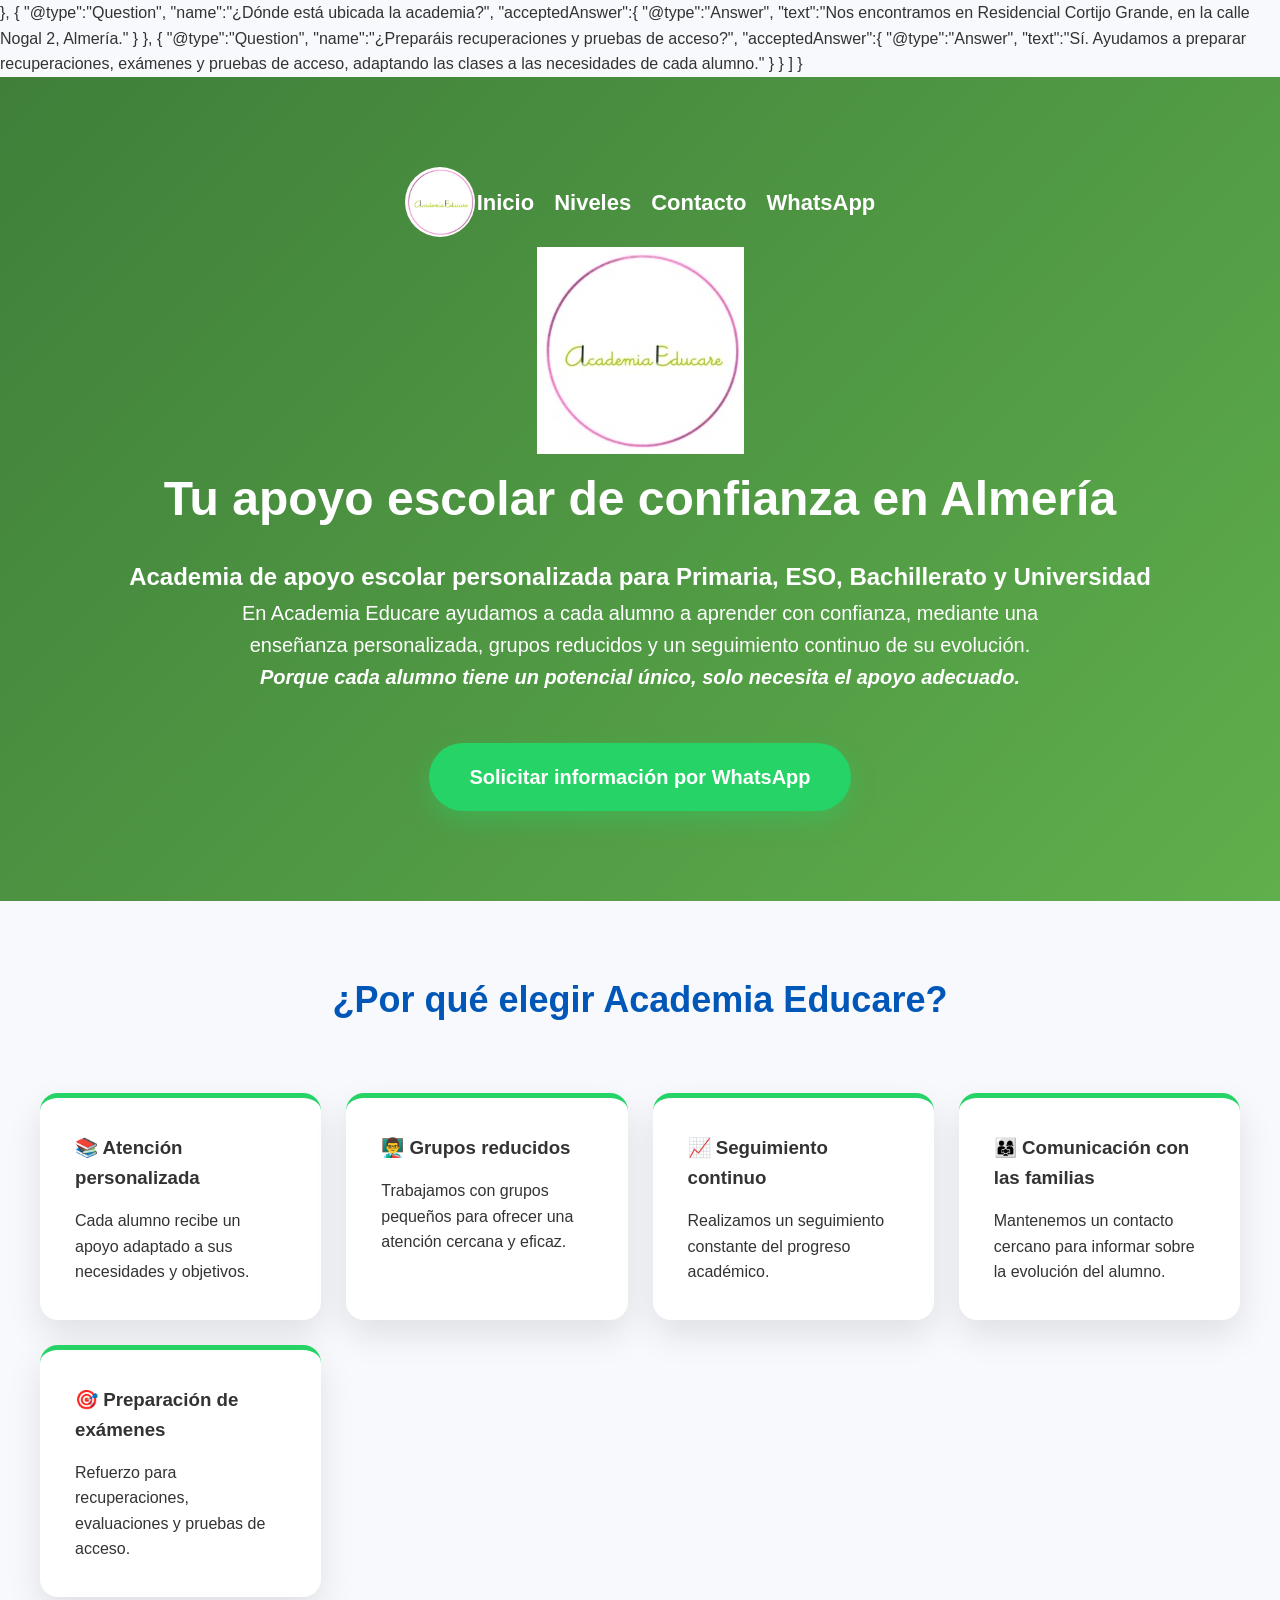
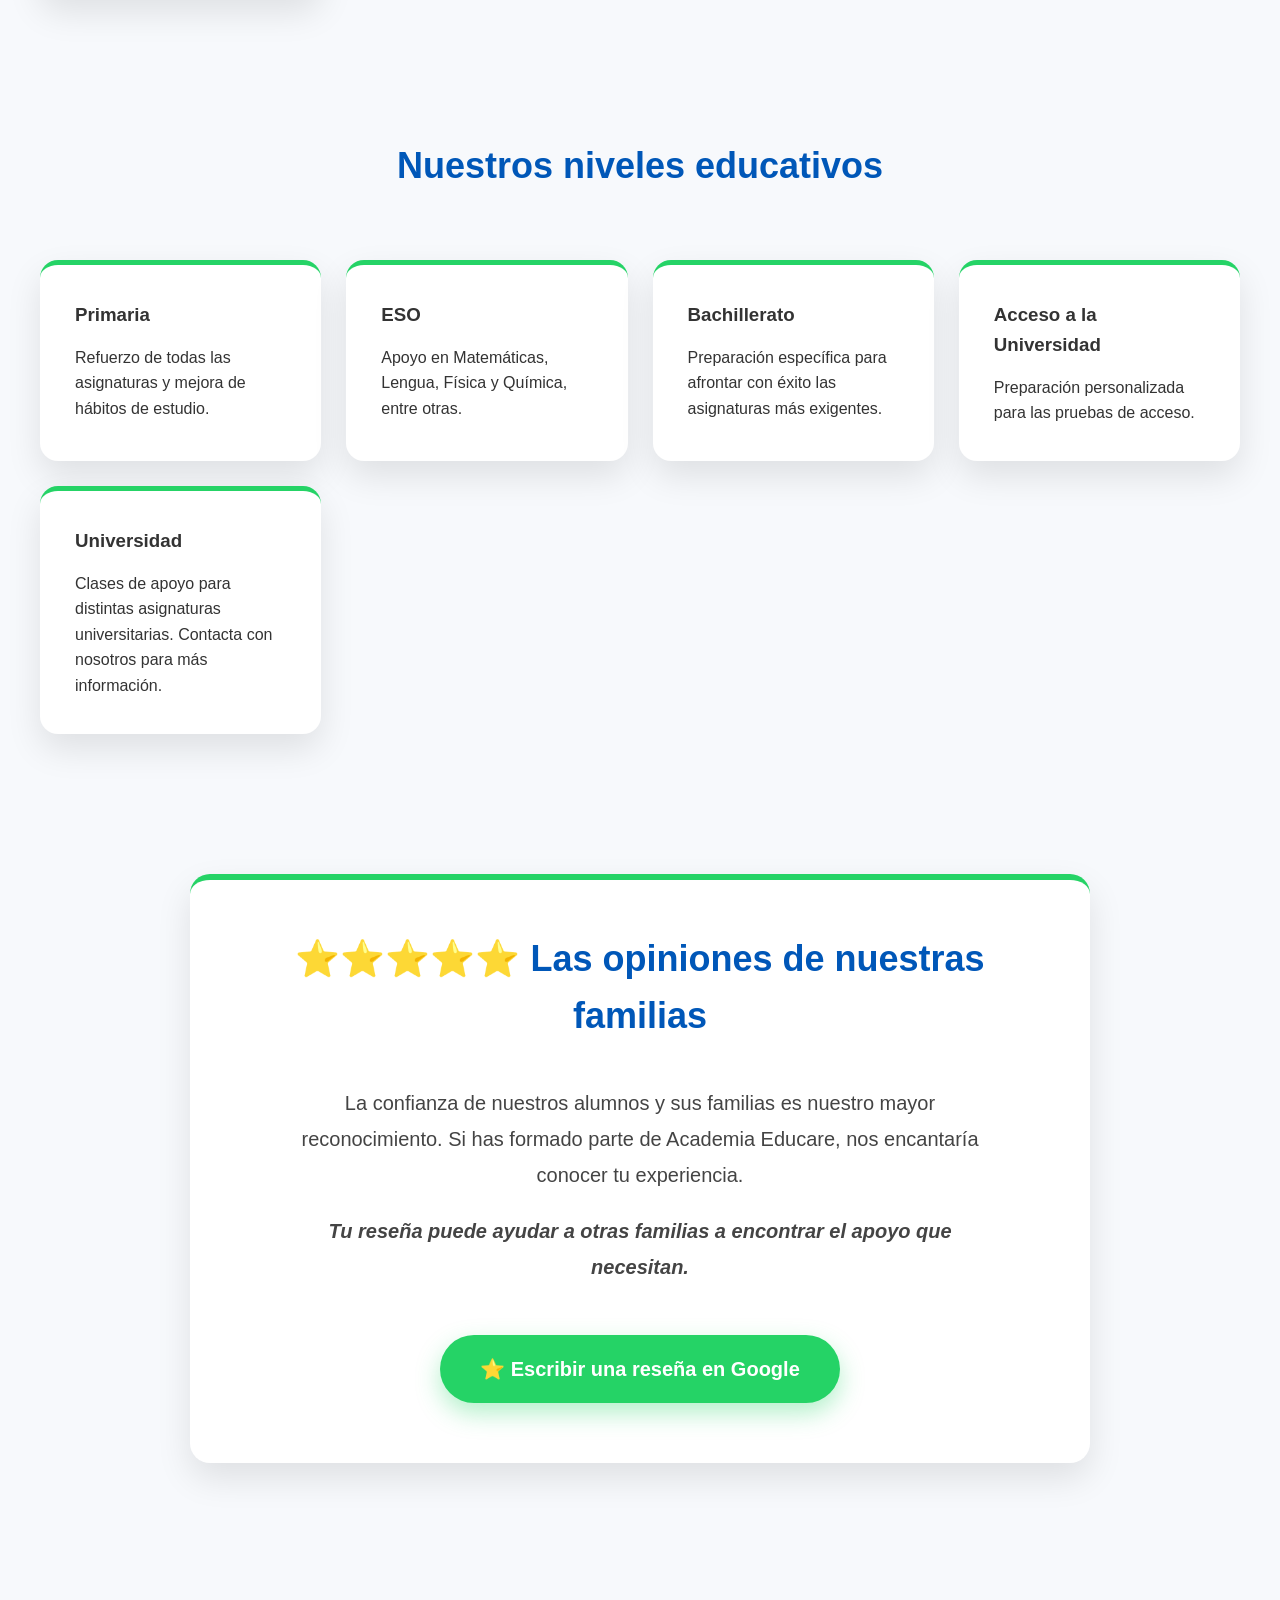
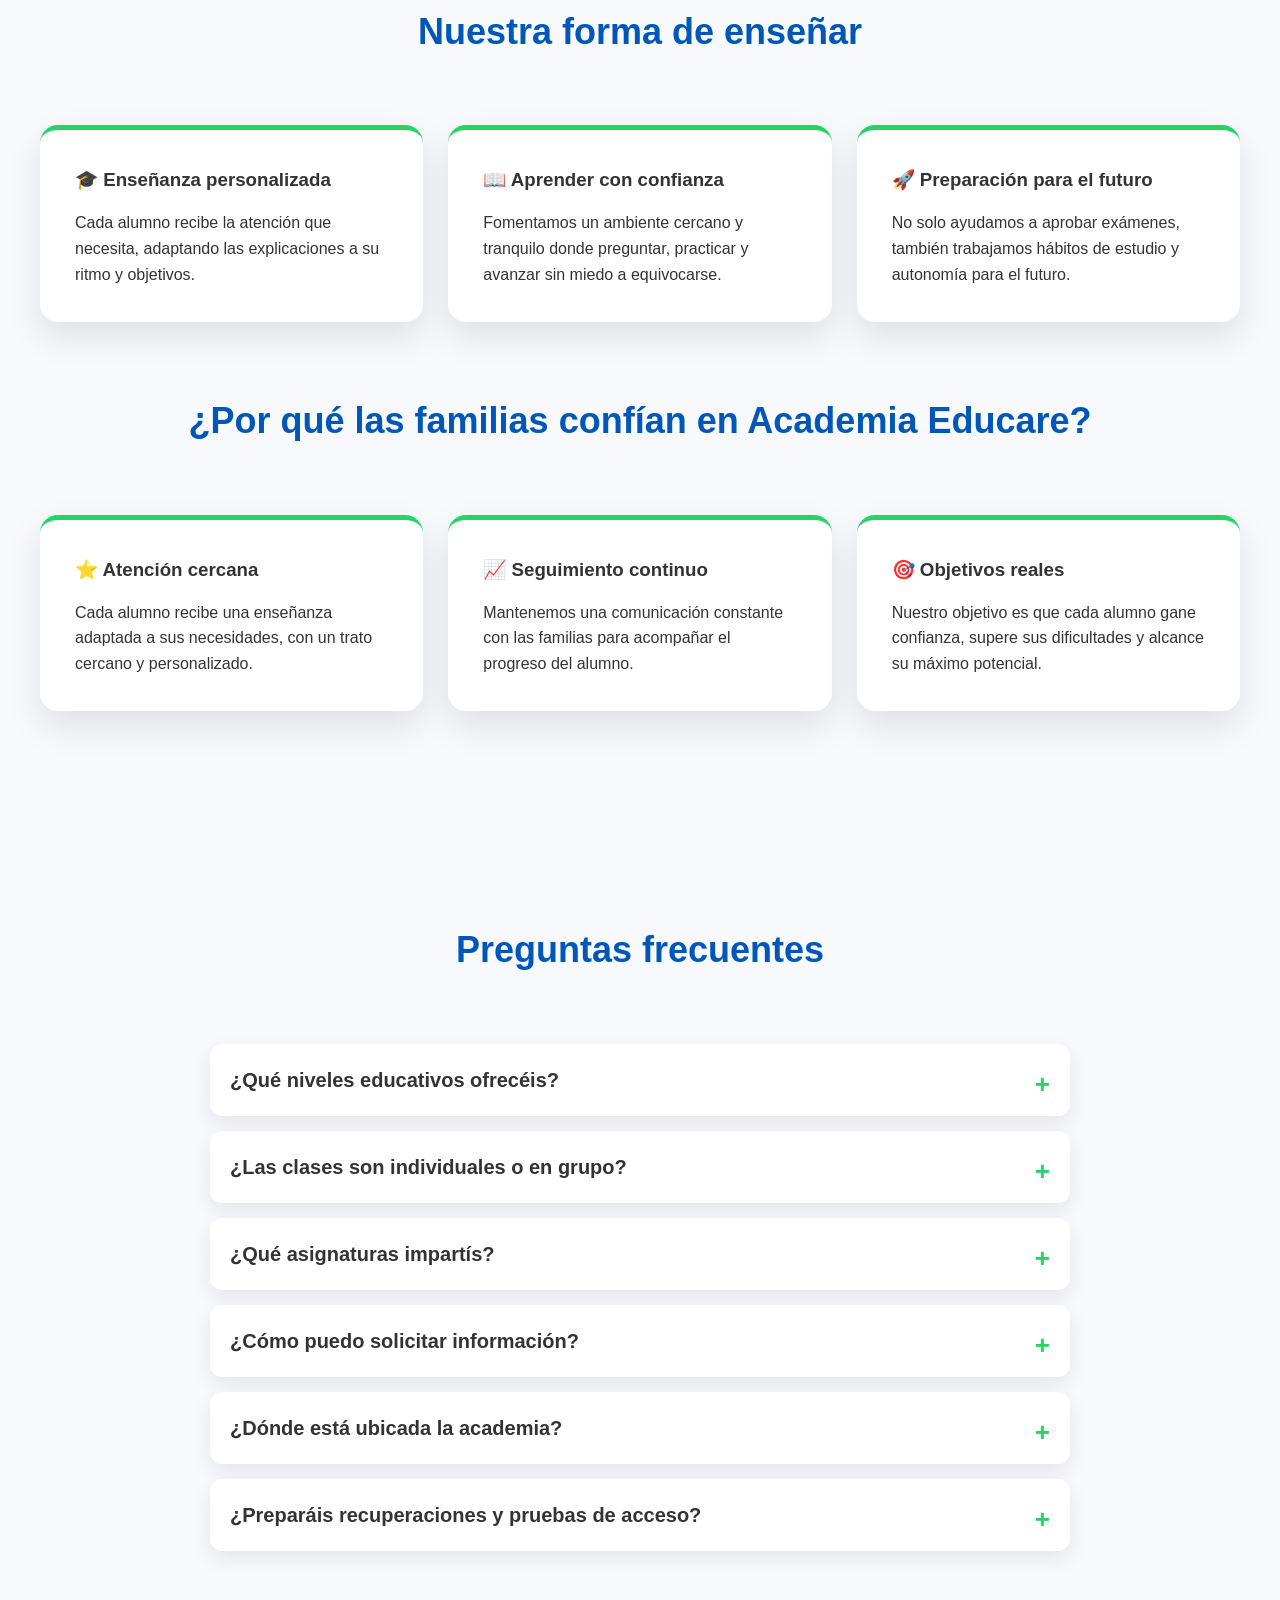
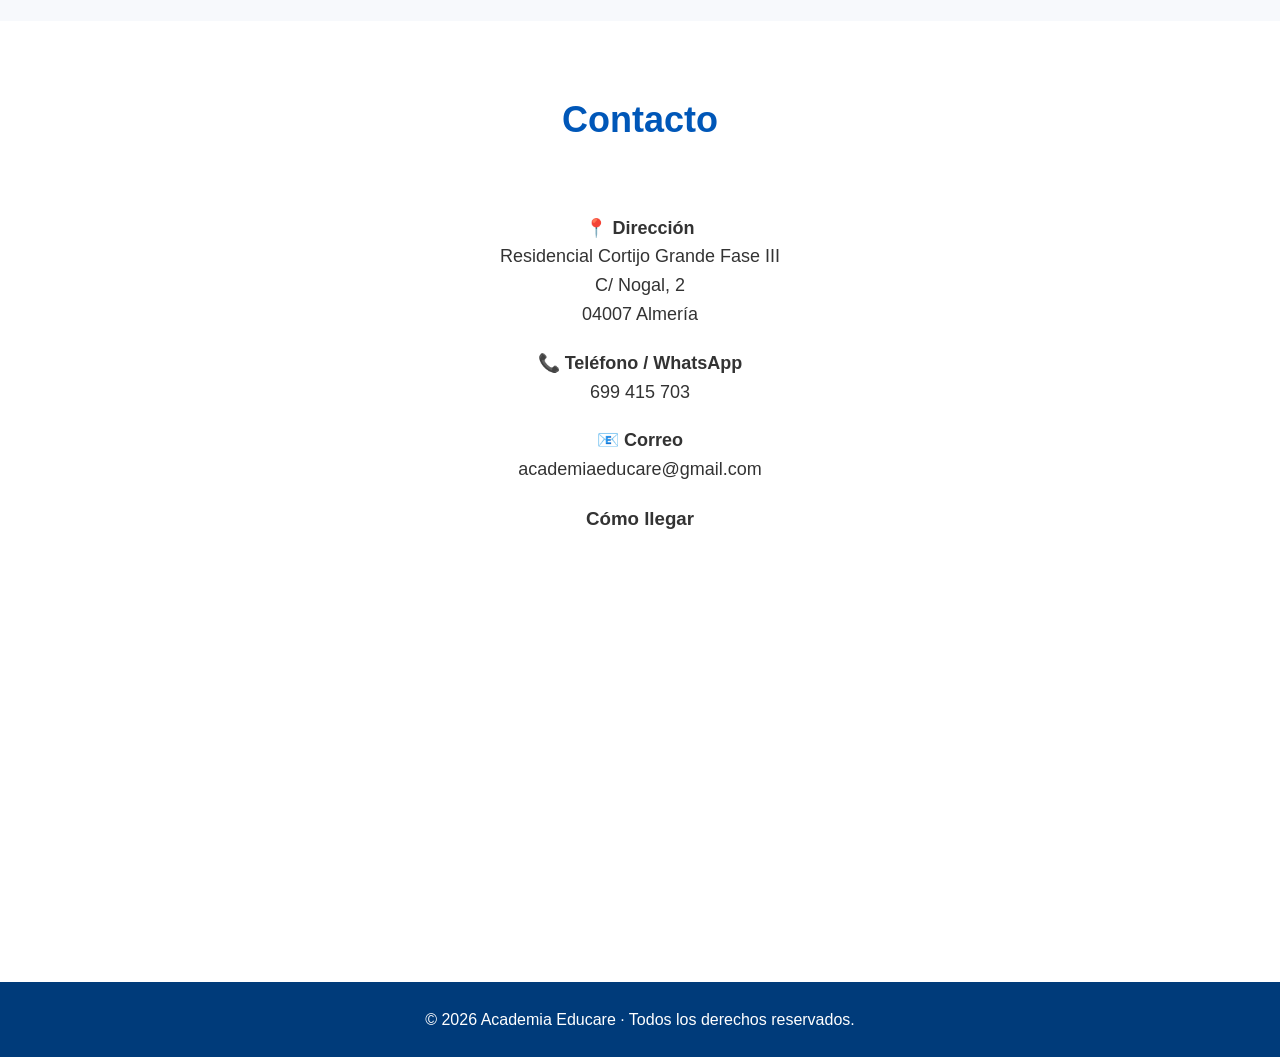
==== index.html @ 9bb503f4 "Update index.html" ====
<!DOCTYPE html>
<html lang="es">
<head>
    <meta charset="UTF-8">
    <meta name="viewport" content="width=device-width, initial-scale=1.0">
    <title>Academia Educare | Apoyo Escolar y Clases Universitarias en Almería</title>

  <meta name="description" content="Academia Educare es una academia de apoyo escolar en Almería especializada en Primaria, ESO, Bachillerato, Acceso a la Universidad y apoyo para estudiantes universitarios. Enseñanza personalizada, grupos reducidos y seguimiento continuo.">
<meta name="google-site-verification" content="FOrb_uWUfR9aUtS3VTZuUttUEHhTuod-MxwvHwM545s" />
    <link rel="stylesheet" href="style.css">
   <link rel="icon" type="image/png" href="logo.png">
    <script type="application/ld+json">
{
  "@context": "https://schema.org",
  "@type": "EducationalOrganization",
  "name": "Academia Educare",
  "url": "https://academia-educare-web.pages.dev/",
  "logo": "https://academia-educare-web.pages.dev/logo.png",
  "telephone": "+34 699415703",
  "email": "academiaeducare@gmail.com",
  "address": {
    "@type": "PostalAddress",
    "streetAddress": "C/ Nogal, 2",
    "addressLocality": "Almería",
    "postalCode": "04007",
    "addressCountry": "ES"
  }
}
</script>
   },
    {
      "@type":"Question",
      "name":"¿Dónde está ubicada la academia?",
      "acceptedAnswer":{
        "@type":"Answer",
        "text":"Nos encontramos en Residencial Cortijo Grande, en la calle Nogal 2, Almería."
      }
    },
    {
      "@type":"Question",
      "name":"¿Preparáis recuperaciones y pruebas de acceso?",
      "acceptedAnswer":{
        "@type":"Answer",
        "text":"Sí. Ayudamos a preparar recuperaciones, exámenes y pruebas de acceso, adaptando las clases a las necesidades de cada alumno."
      }
    }
  ]
}
</script> 
</head>

<body>

<header class="hero">

  <nav class="navbar">

    <img src="logo.png" alt="Academia Educare" class="logo-menu">

    <ul class="menu">
        <li><a href="#">Inicio</a></li>
        <li><a href="#niveles">Niveles</a></li>
        <li><a href="#contacto">Contacto</a></li>
       <li>
    <a href="https://wa.me/34699415703" class="menu-whatsapp">
        <span class="texto-whatsapp">WhatsApp</span>
        <span class="icono-whatsapp">
            <svg xmlns="http://www.w3.org/2000/svg" viewBox="0 0 32 32" width="30" height="30" aria-hidden="true">
                <path fill="#25D366" d="M16 3C8.8 3 3 8.8 3 16c0 2.5.7 4.8 2 6.8L3.7 29l6.4-1.7c1.9 1 4 1.5 5.9 1.5 7.2 0 13-5.8 13-13S23.2 3 16 3zm7.6 18.4c-.3.9-1.8 1.7-2.5 1.8-.7.1-1.5.2-4.9-1.2-4.1-1.8-6.7-6.1-6.9-6.4-.2-.3-1.7-2.2-1.7-4.2 0-2 .9-3 1.2-3.4.3-.4.7-.5.9-.5h.7c.2 0 .5 0 .7.6.3.7 1 2.5 1.1 2.7.1.2.1.5 0 .7-.1.2-.2.5-.4.7-.2.2-.4.5-.6.7-.2.2-.4.5-.2.9.2.4 1 1.7 2.2 2.8 1.5 1.3 2.7 1.7 3.1 1.9.4.2.7.1 1-.1.3-.3 1.1-1.2 1.4-1.6.3-.4.6-.3.9-.2.3.1 2.1 1 2.4 1.2.4.2.6.3.7.5.1.2.1 1-.2 1.8z"/>
            </svg>
        </span>
    </a>
</li>
    </ul>

</nav> 
<div class="hero-text">

    <img src="logo.png" alt="Academia Educare" class="logo">

   <h1>Tu apoyo escolar de confianza en Almería</h1>

<h2>Academia de apoyo escolar personalizada para Primaria, ESO, Bachillerato y Universidad</h2>
   <p>
    En Academia Educare ayudamos a cada alumno a aprender con confianza,
    mediante una enseñanza personalizada, grupos reducidos y un seguimiento
    continuo de su evolución.
</p>

<p class="frase">
    <strong>Porque cada alumno tiene un potencial único, solo necesita el apoyo adecuado.</strong>
</p>

    <div class="botones">

        <a href="https://wa.me/34699415703" class="btn btn-whatsapp">
            Solicitar información por WhatsApp
        </a>

    </div>

</div>
   



</header>


<section class="ventajas">

<h2>¿Por qué elegir Academia Educare?</h2>

<div class="cards">

<div class="card">
<h3>📚 Atención personalizada</h3>
<p>Cada alumno recibe un apoyo adaptado a sus necesidades y objetivos.</p>
</div>

<div class="card">
<h3>👨‍🏫 Grupos reducidos</h3>
<p>Trabajamos con grupos pequeños para ofrecer una atención cercana y eficaz.</p>
</div>

<div class="card">
<h3>📈 Seguimiento continuo</h3>
<p>Realizamos un seguimiento constante del progreso académico.</p>
</div>

<div class="card">
<h3>👨‍👩‍👧 Comunicación con las familias</h3>
<p>Mantenemos un contacto cercano para informar sobre la evolución del alumno.</p>
</div>

<div class="card">
<h3>🎯 Preparación de exámenes</h3>
<p>Refuerzo para recuperaciones, evaluaciones y pruebas de acceso.</p>
</div>


</div>

</section>


<section id="niveles" class="niveles">

<h2>Nuestros niveles educativos</h2>

<div class="cards">

<div class="card">
<h3>Primaria</h3>
<p>Refuerzo de todas las asignaturas y mejora de hábitos de estudio.</p>
</div>

<div class="card">
<h3>ESO</h3>
<p>Apoyo en Matemáticas, Lengua, Física y Química, entre otras.</p>
</div>

<div class="card">
<h3>Bachillerato</h3>
<p>Preparación específica para afrontar con éxito las asignaturas más exigentes.</p>
</div>

<div class="card">
<h3>Acceso a la Universidad</h3>
<p>Preparación personalizada para las pruebas de acceso.</p>
</div>
<div class="card">
<h3>Universidad</h3>
<p>Clases de apoyo para distintas asignaturas universitarias. Contacta con nosotros para más información.</p>
</div>
</div>

</section>
<section class="resenas">

<h2>⭐⭐⭐⭐⭐ Las opiniones de nuestras familias</h2>

<p>
La confianza de nuestros alumnos y sus familias es nuestro mayor reconocimiento.
Si has formado parte de Academia Educare, nos encantaría conocer tu experiencia.
</p>

<p class="frase-resena">
<strong>Tu reseña puede ayudar a otras familias a encontrar el apoyo que necesitan.</strong>
</p>

<div class="botones">

<a href="https://g.page/r/CS2wGYiHZYMmEBM/review"
   class="btn btn-whatsapp"
   target="_blank">
⭐ Escribir una reseña en Google
</a>

</div>

</section>
<section class="metodologia">


<h2>Nuestra forma de enseñar</h2>

<div class="cards">

<div class="card">
<h3>🎓 Enseñanza personalizada</h3>
<p>Cada alumno recibe la atención que necesita, adaptando las explicaciones a su ritmo y objetivos.</p>
</div>

<div class="card">
<h3>📖 Aprender con confianza</h3>
<p>Fomentamos un ambiente cercano y tranquilo donde preguntar, practicar y avanzar sin miedo a equivocarse.</p>
</div>

<div class="card">
<h3>🚀 Preparación para el futuro</h3>
<p>No solo ayudamos a aprobar exámenes, también trabajamos hábitos de estudio y autonomía para el futuro.</p>
</div>

</div>

<section class="confianza">

<h2>¿Por qué las familias confían en Academia Educare?</h2>

<div class="cards">

<div class="card">
<h3>⭐ Atención cercana</h3>
<p>Cada alumno recibe una enseñanza adaptada a sus necesidades, con un trato cercano y personalizado.</p>
</div>

<div class="card">
<h3>📈 Seguimiento continuo</h3>
<p>Mantenemos una comunicación constante con las familias para acompañar el progreso del alumno.</p>
</div>

<div class="card">
<h3>🎯 Objetivos reales</h3>
<p>Nuestro objetivo es que cada alumno gane confianza, supere sus dificultades y alcance su máximo potencial.</p>
</div>

</div>

</section>

</section>
<section class="faq">

<h2>Preguntas frecuentes</h2>

<details>
<summary>¿Qué niveles educativos ofrecéis?</summary>
<p>
En Academia Educare impartimos clases de apoyo para Primaria, ESO, Bachillerato, preparación para Acceso a la Universidad y apoyo en distintas asignaturas universitarias.
</p>
</details>

<details>
<summary>¿Las clases son individuales o en grupo?</summary>
<p>
Trabajamos principalmente con grupos reducidos, lo que nos permite ofrecer una atención personalizada y adaptarnos al ritmo de aprendizaje de cada alumno.
</p>
</details>

<details>
<summary>¿Qué asignaturas impartís?</summary>
<p>
Ofrecemos apoyo en Matemáticas, Lengua, Física y Química, entre otras. Si tienes dudas sobre una asignatura concreta, puedes consultarnos sin compromiso.
</p>
</details>

<details>
<summary>¿Cómo puedo solicitar información?</summary>
<p>
Puedes contactar con nosotros por WhatsApp, teléfono o correo electrónico. Estaremos encantados de resolver cualquier duda e informarte sobre horarios y disponibilidad.
</p>
</details>

<details>
<summary>¿Dónde está ubicada la academia?</summary>
<p>
Nos encontramos en Residencial Cortijo Grande, en la calle Nogal 2, Almería.
</p>
</details>

<details>
<summary>¿Preparáis recuperaciones y pruebas de acceso?</summary>
<p>
Sí. Ayudamos a preparar recuperaciones, exámenes y pruebas de acceso, adaptando las clases a las necesidades de cada alumno.
</p>
</details>

</section>
<section id="contacto" class="contacto">

<h2>Contacto</h2>

<p><strong>📍 Dirección</strong><br>
Residencial Cortijo Grande Fase III<br>
C/ Nogal, 2<br>
04007 Almería
</p>

<p><strong>📞 Teléfono / WhatsApp</strong><br>
699 415 703
</p>

<p><strong>📧 Correo</strong><br>
academiaeducare@gmail.com
</p>
<h3>Cómo llegar</h3>
<iframe
    src="https://www.google.com/maps/embed?pb=!1m18!1m12!1m3!1d3089.3540754258447!2d-2.4466205241600347!3d36.83522517223726!2m3!1f0!2f0!3f0!3m2!1i1024!2i768!4f13.1!3m3!1m2!1s0xd7a9df82e1012fb%3A0x268365878819b02d!2sAcademia%20Educare!5e1!3m2!1ses-419!2ses!4v1783506464936!5m2!1ses-419!2ses"
    width="100%"
    height="350"
    style="border:0; border-radius:16px; margin-top:20px;"
    allowfullscreen=""
    loading="lazy"
    referrerpolicy="strict-origin-when-cross-origin">
</iframe>
</section>

<footer>

<p>© 2026 Academia Educare · Todos los derechos reservados.</p>

</footer>

</body>
</html>
---- style.css ----
*{
    margin:0;
    padding:0;
    box-sizing:border-box;
}

body{
    font-family:Arial, Helvetica, sans-serif;
    line-height:1.6;
    color:#333;
    background:#f7f9fc;
}

nav{
    display:flex;
    justify-content:center;
    padding:25px;
    font-size:28px;
    font-weight:bold;
    color:white;
}

.hero{
    background:linear-gradient(135deg,#3F7F3A,#5FAF4C);
    color:white;
    text-align:center;
    padding:80px 20px;
}

.hero h1{
    font-size:48px;
    margin-bottom:20px;
}

.hero p{
    max-width:800px;
    margin:auto;
    font-size:20px;
}

.botones{
    margin-top:40px;
}

.btn{
    display:inline-block;
    padding:15px 30px;
    margin:10px;
    text-decoration:none;
    background:white;
    color:#0057b8;
    border-radius:8px;
    font-weight:bold;
    transition:.3s;
}

.btn:hover{
    transform:translateY(-3px);
}

.btn-whatsapp{
    display:inline-block;
    background:#25D366;
    color:white;
    font-size:20px;
    font-weight:bold;
    padding:18px 40px;
    border-radius:50px;
    text-decoration:none;
    box-shadow:0 10px 25px rgba(37,211,102,.35);
    transition:all .3s ease;
}
.btn-whatsapp:hover{
    transform:translateY(-4px) scale(1.03);
    box-shadow:0 15px 35px rgba(37,211,102,.45);
}
section{
    padding:70px 20px;
}

section h2{
    text-align:center;
    margin-bottom:50px;
    font-size:36px;
    color:#0057b8;
    position:relative;
    padding-bottom:15px;
}

.cards{
    display:grid;
    grid-template-columns:repeat(auto-fit,minmax(260px,1fr));
    gap:25px;
    max-width:1200px;
    margin:auto;
}

.card{
    background:white;
    padding:35px;
    border-radius:18px;
    box-shadow:0 15px 35px rgba(0,0,0,.10);
    transition:.3s;
    border-top:5px solid #25D366;
}

.card:hover{
    transform:translateY(-8px);
    box-shadow:0 20px 45px rgba(0,0,0,.15);
}

.card h3{
    margin-bottom:15px;
}

.contacto{
    background:white;
    text-align:center;
}

.contacto p{
    margin:20px 0;
    font-size:18px;
}

footer{
    background:#003b7a;
    color:white;
    text-align:center;
    padding:25px;
}

@media(max-width:768px){

.hero h1{
    font-size:34px;
}

.navbar{
    display:flex;
    justify-content:center;
    align-items:center;
    gap:15px;
    padding:20px;
}
.logo{
    width:140px;
    height:140px;
    object-fit:contain;
    background:white;
    border-radius:50%;
    padding:10px;
    margin-bottom:20px;
    box-shadow:0 8px 25px rgba(0,0,0,.15);
}

.hero p{
    font-size:18px;
}

.btn{
    display:block;
    margin:15px auto;
    max-width:280px;
}

.menu{
    display:flex;
    flex-wrap:nowrap;
    list-style:none;
    gap:4px;
    padding:0;
    margin:0;
}

.menu a{
    font-size:13px;
}

.texto-whatsapp{
    display:none;
}

.icono-whatsapp{
    display:inline;
    font-size:20px;
}


}

.navbar{
    display:flex;
    justify-content:center;
    align-items:center;
    gap:2px;
    padding:10px 2px;
}

.logo-menu{
    width:70px;
    height:70px;
    border-radius:50%;
}

@media(max-width:768px){
.logo-menu{
    width:32px;
    height:32px;
}
}

.menu{
    display:flex;
    list-style:none;
    gap:20px;
}

.menu a{
    color:white;
    text-decoration:none;
    font-weight:bold;
    font-size:22px;
}

.menu a:hover{
    text-decoration:underline;
}

.frase{
    margin-top:25px;
    font-size:24px;
    font-style:italic;
    color:#fff;
    max-width:700px;
    margin-left:auto;
    margin-right:auto;
}
.resenas{
    background:white;
    max-width:900px;
    margin:70px auto;
    padding:50px 40px;
    text-align:center;
    border-radius:20px;
    box-shadow:0 15px 35px rgba(0,0,0,.10);
    border-top:6px solid #25D366;
}

.resenas h2{
    color:#0057b8;
    margin-bottom:25px;
    font-size:36px;
}

.resenas p{
    font-size:20px;
    max-width:700px;
    margin:20px auto;
    color:#444;
    line-height:1.8;
}

.frase-resena{
    font-size:24px;
    font-style:italic;
    color:#0057b8;
}
@media(min-width:769px){

.texto-whatsapp{
    display:inline;
}

.icono-whatsapp{
    display:none;
}

}
/* ===== FAQ ===== */

.faq{
    max-width:900px;
    margin:70px auto;
    padding:0 20px;
}

.faq details{
    background:white;
    margin-bottom:15px;
    border-radius:12px;
    box-shadow:0 8px 20px rgba(0,0,0,.08);
    overflow:hidden;
}

.faq summary{
    padding:20px;
    font-size:20px;
    font-weight:bold;
    cursor:pointer;
    list-style:none;
}

.faq summary::-webkit-details-marker{
    display:none;
}

.faq summary::after{
    content:"+";
    float:right;
    font-size:26px;
    color:#25D366;
}

.faq details[open] summary::after{
    content:"−";
}

.faq details p{
    padding:0 20px 20px;
    color:#555;
    line-height:1.7;
}
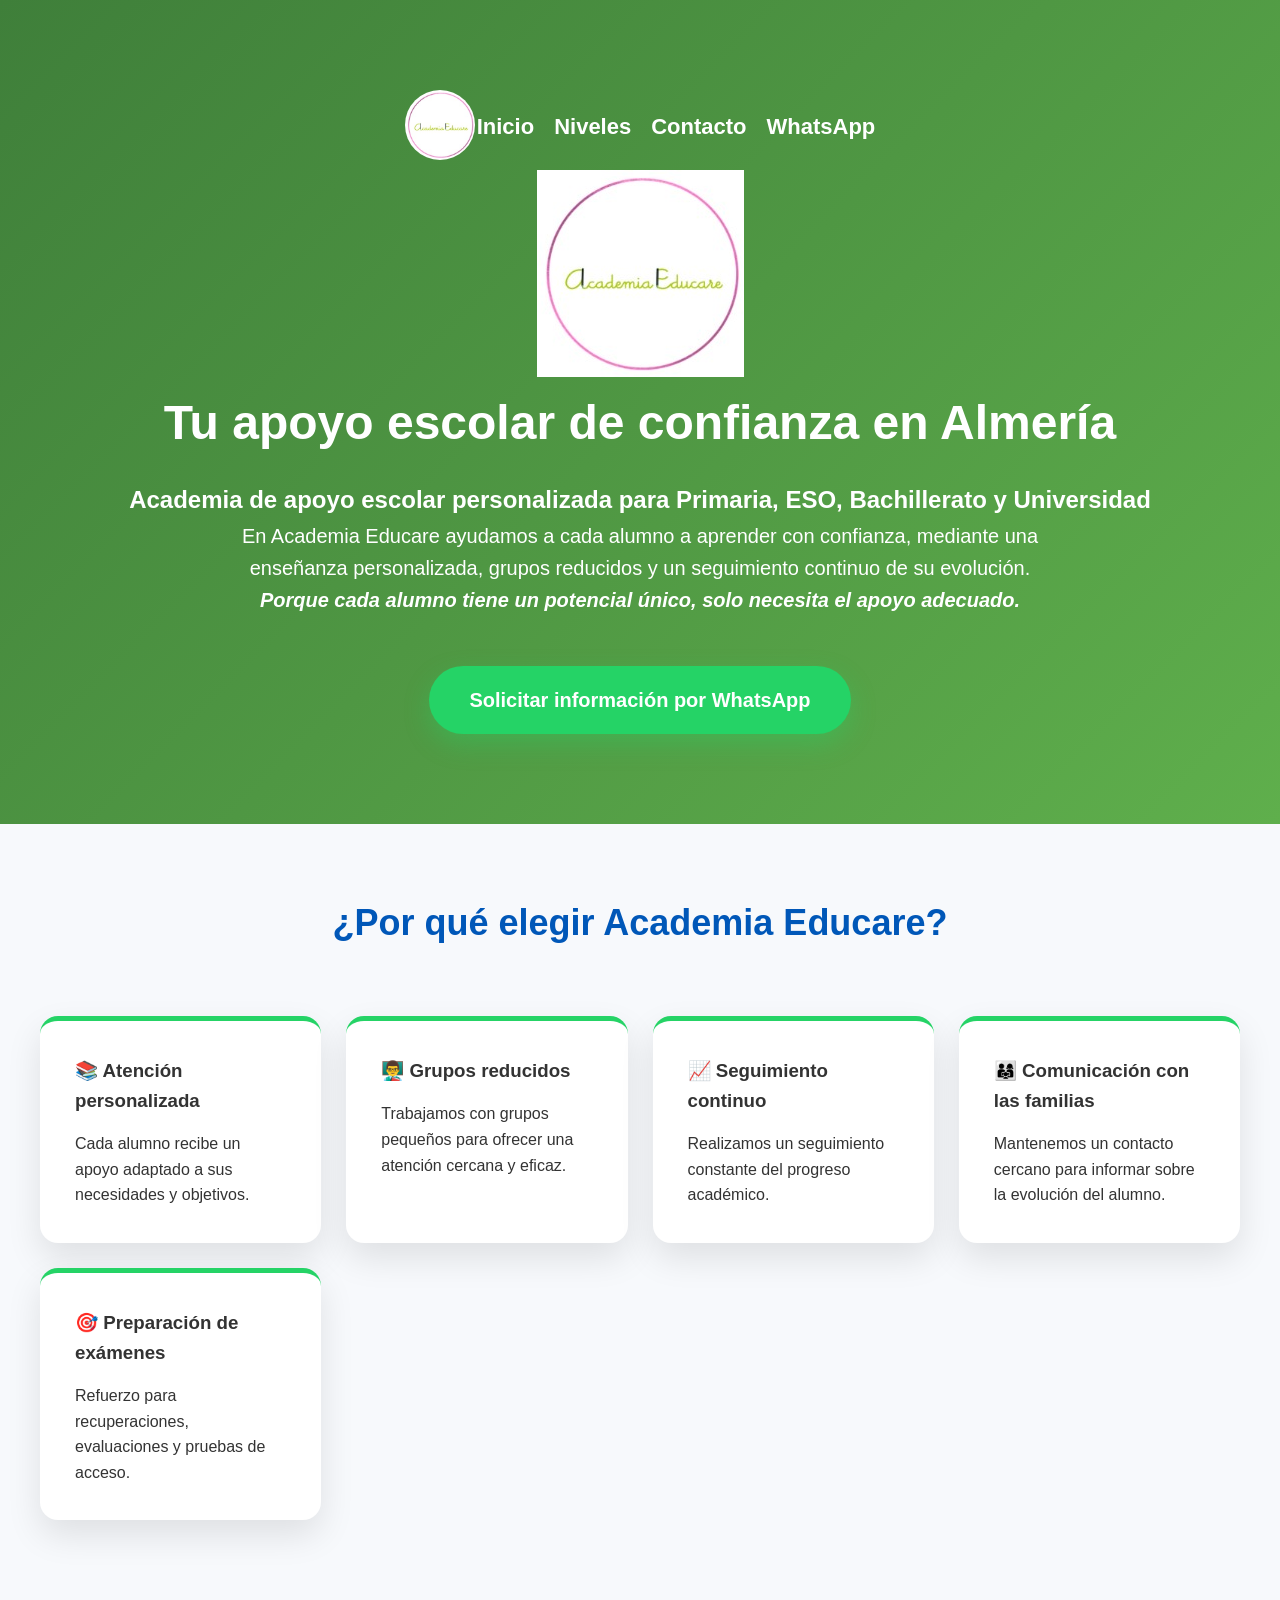
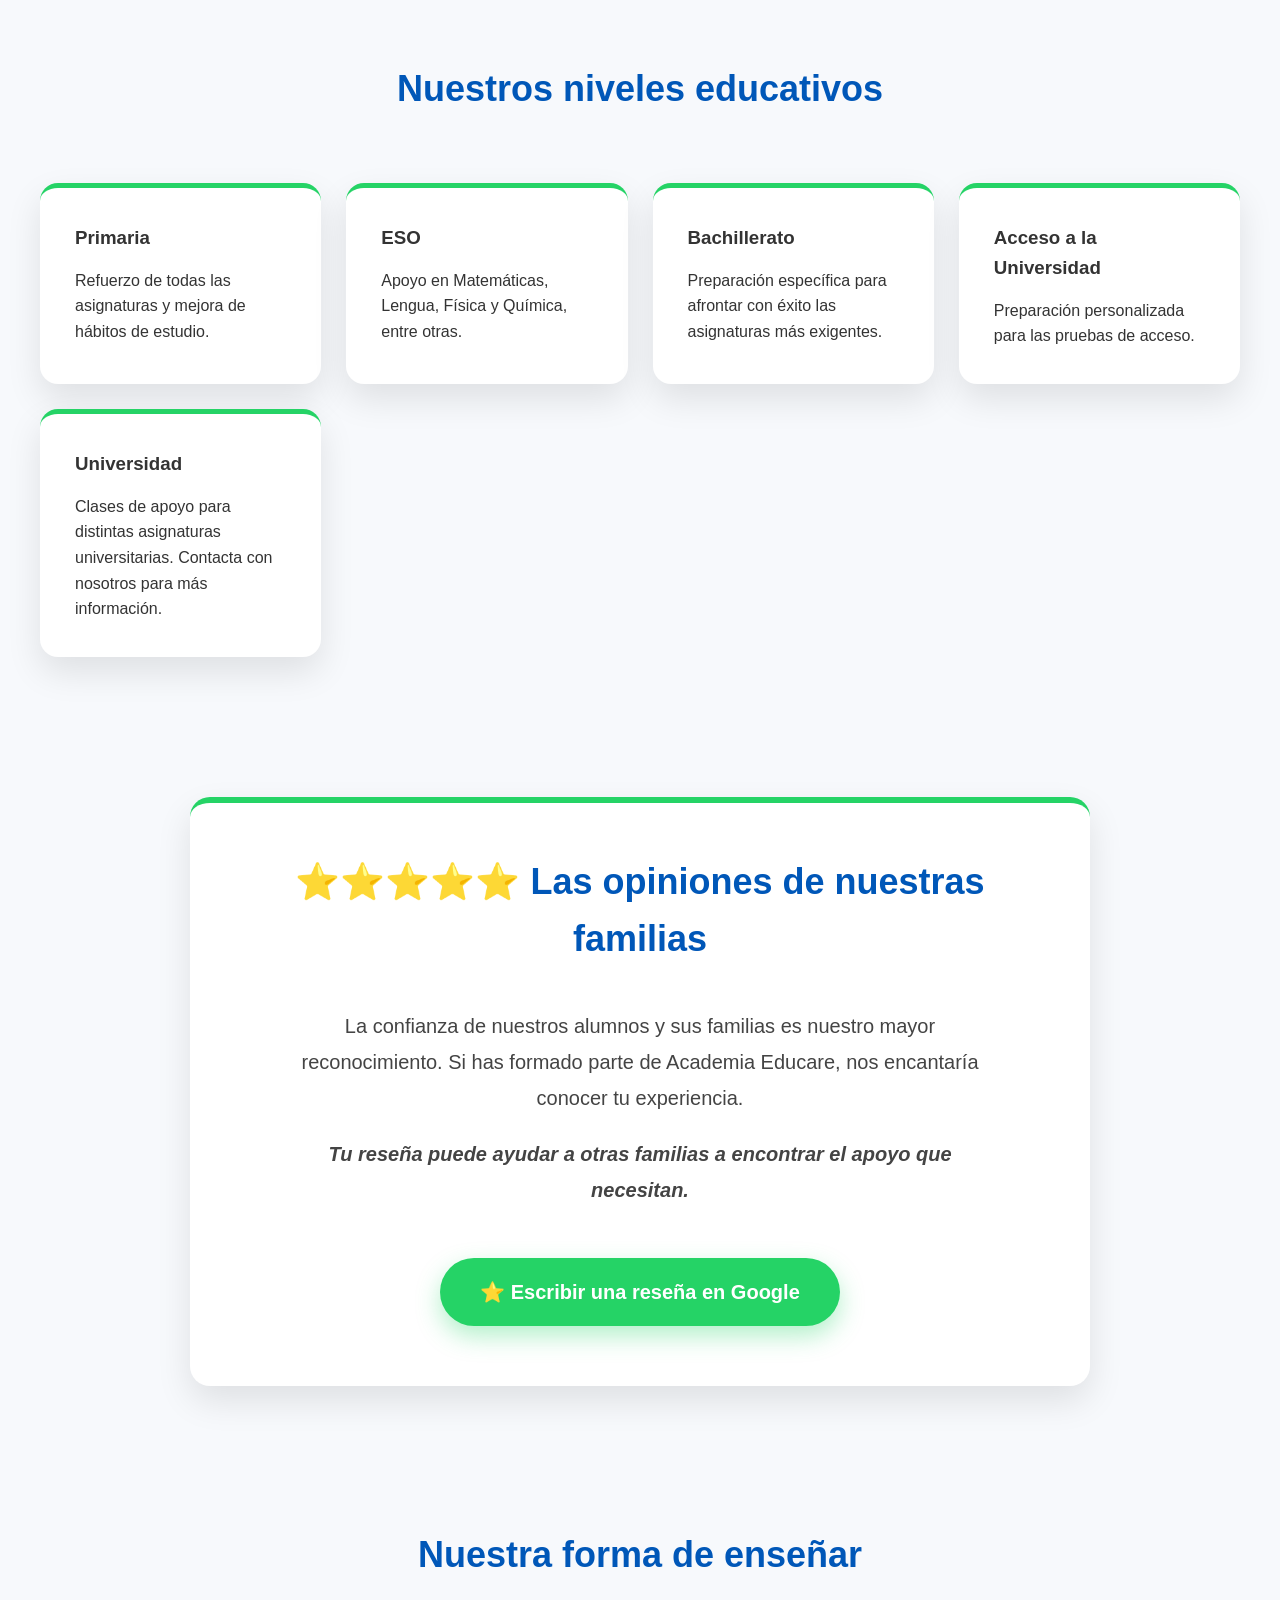
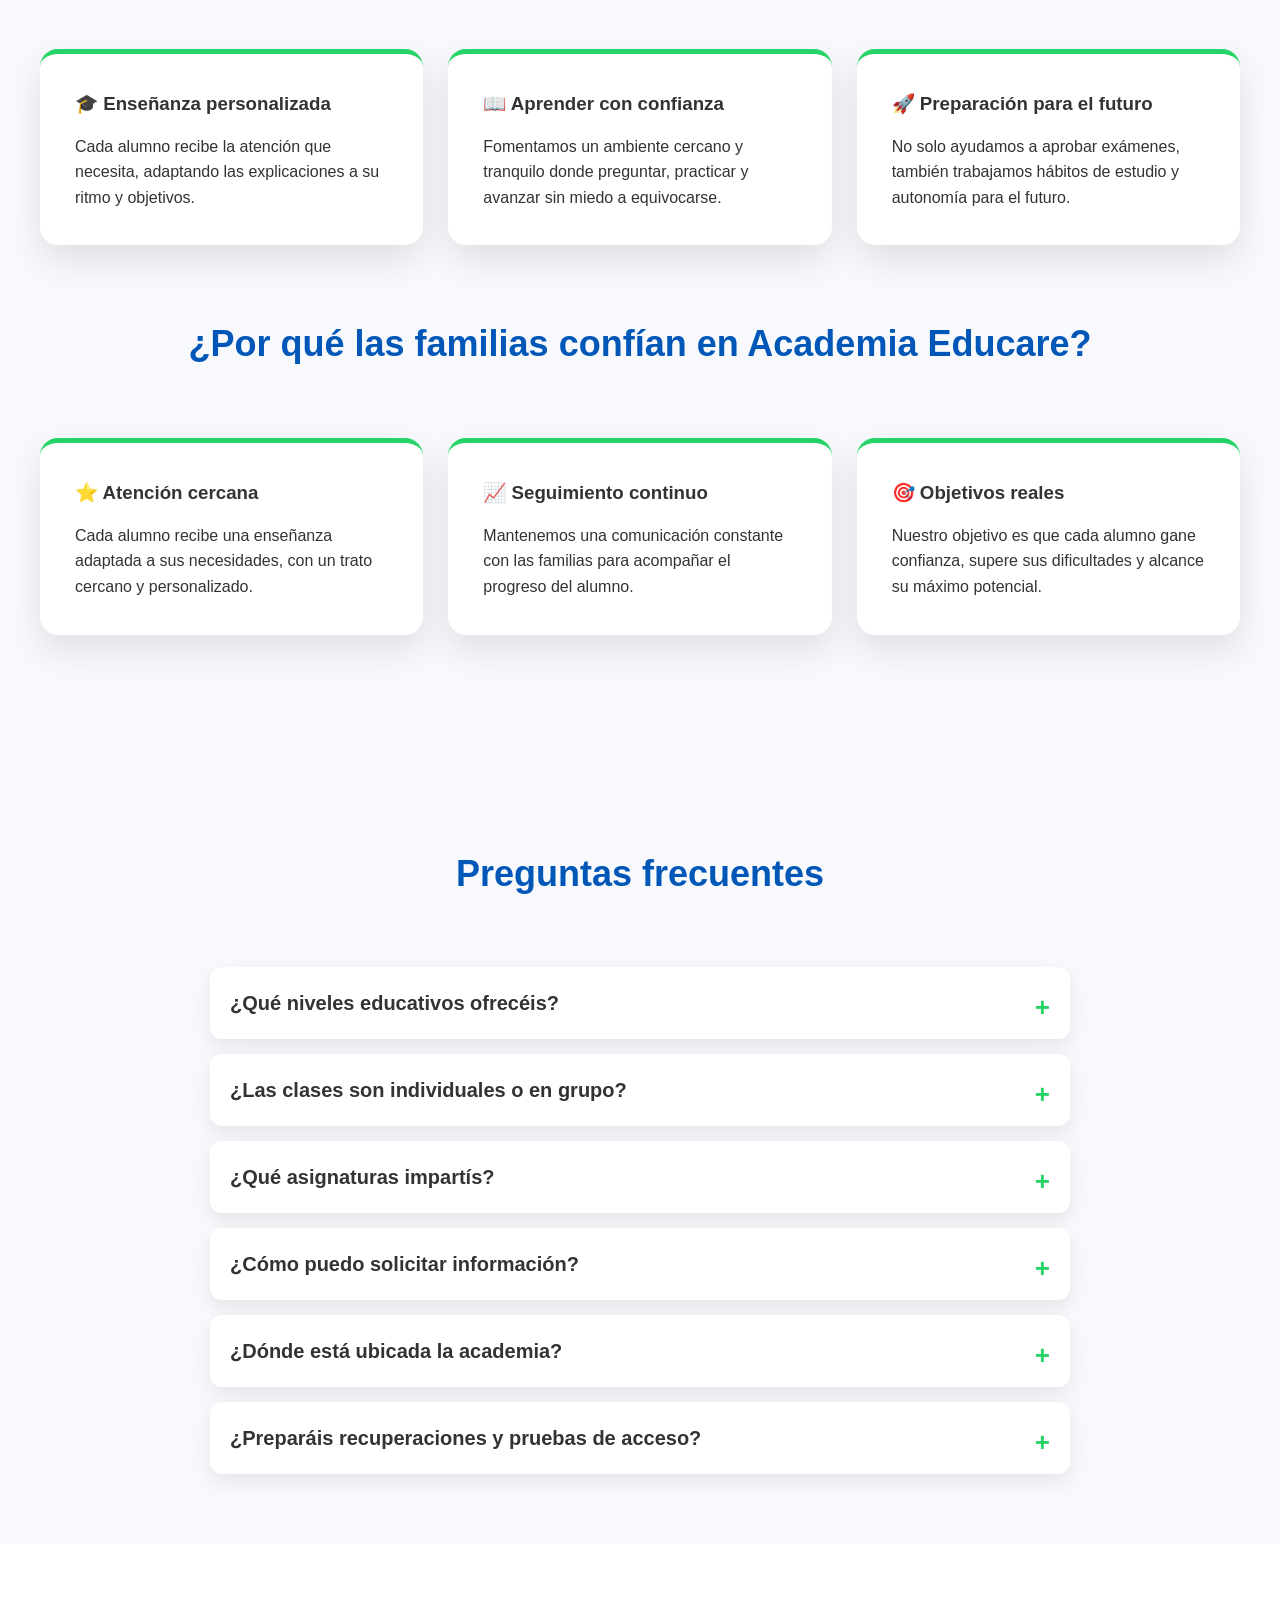
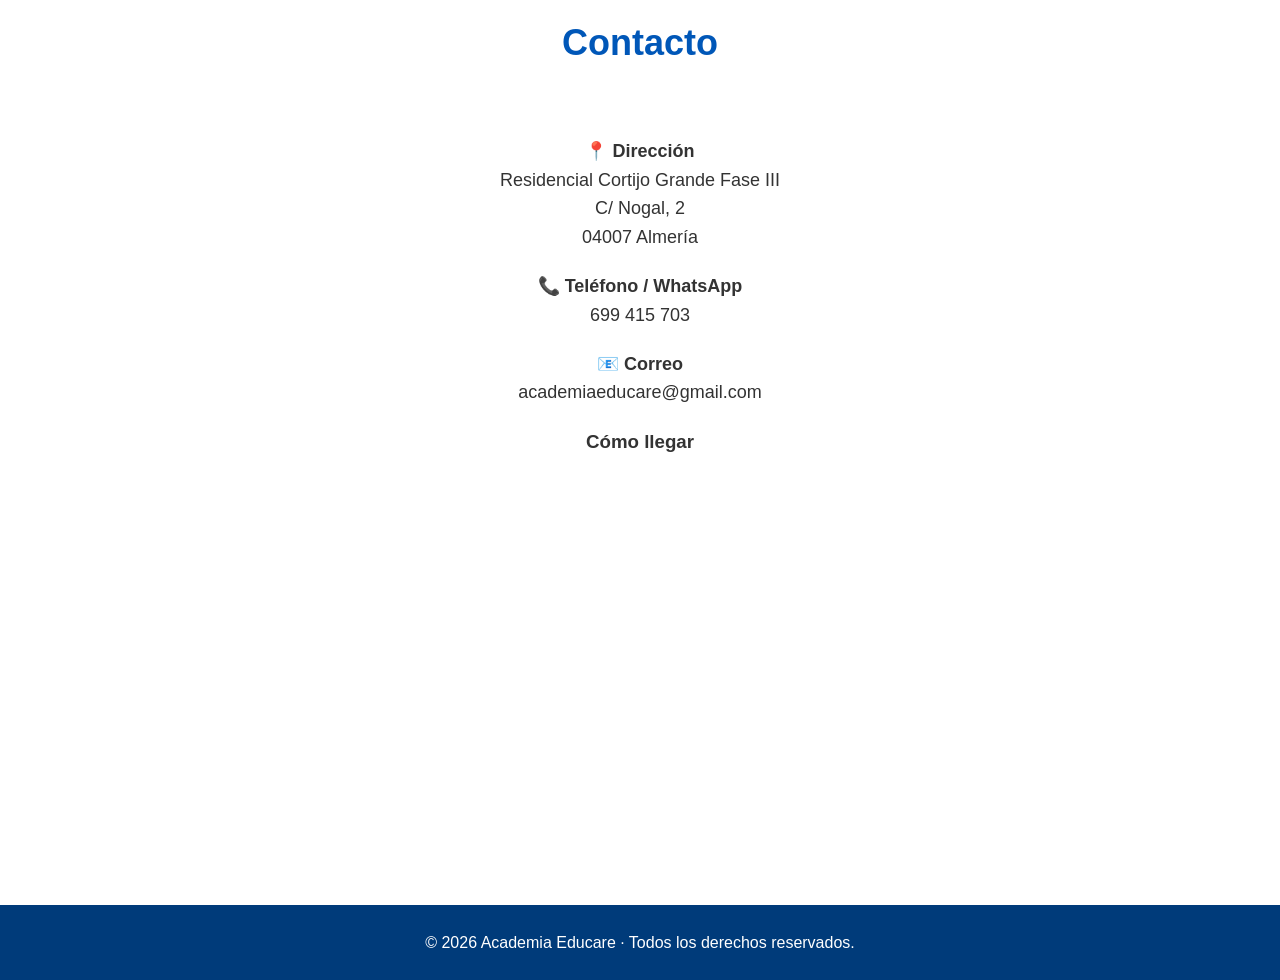
==== commit c6db385a: "Update index.html" ====
--- a/index.html
+++ b/index.html
@@ -27,26 +27,7 @@
   }
 }
 </script>
-   },
-    {
-      "@type":"Question",
-      "name":"¿Dónde está ubicada la academia?",
-      "acceptedAnswer":{
-        "@type":"Answer",
-        "text":"Nos encontramos en Residencial Cortijo Grande, en la calle Nogal 2, Almería."
-      }
-    },
-    {
-      "@type":"Question",
-      "name":"¿Preparáis recuperaciones y pruebas de acceso?",
-      "acceptedAnswer":{
-        "@type":"Answer",
-        "text":"Sí. Ayudamos a preparar recuperaciones, exámenes y pruebas de acceso, adaptando las clases a las necesidades de cada alumno."
-      }
-    }
-  ]
-}
-</script> 
+
 </head>
 
 <body>
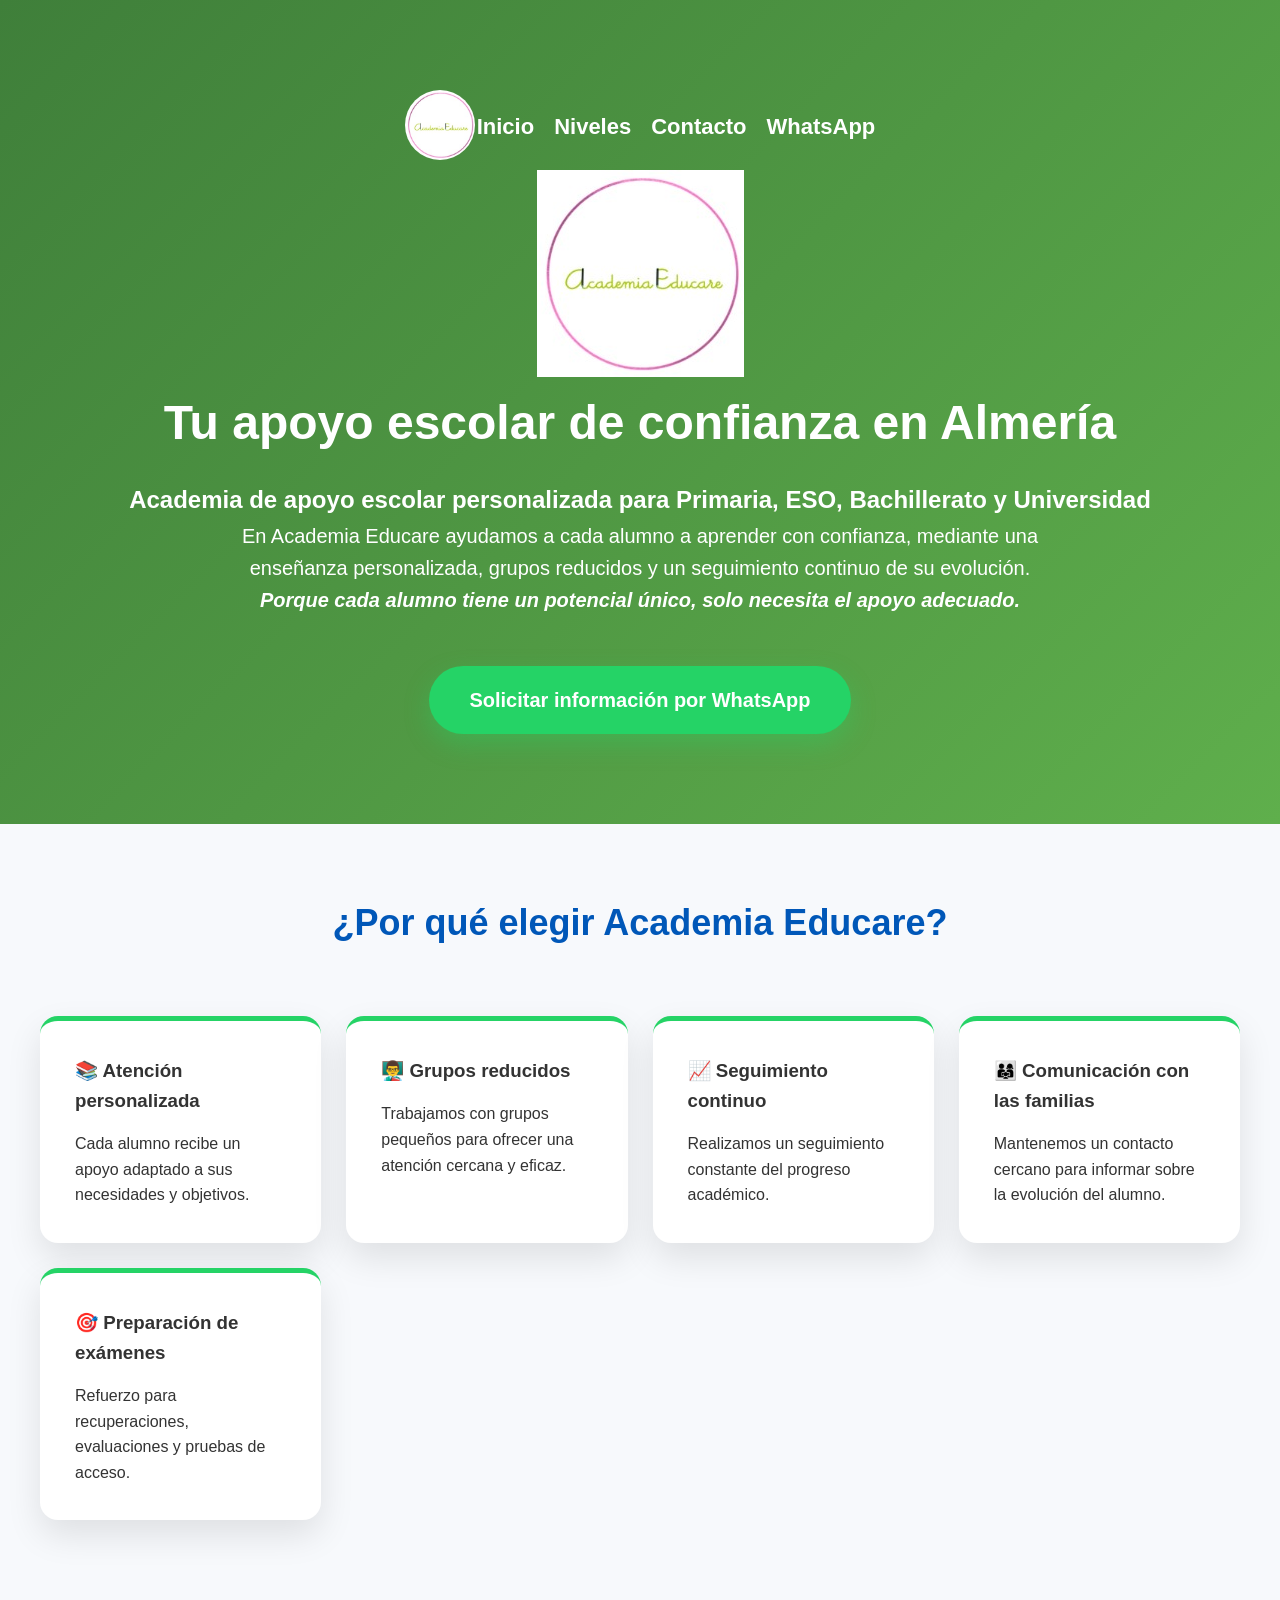
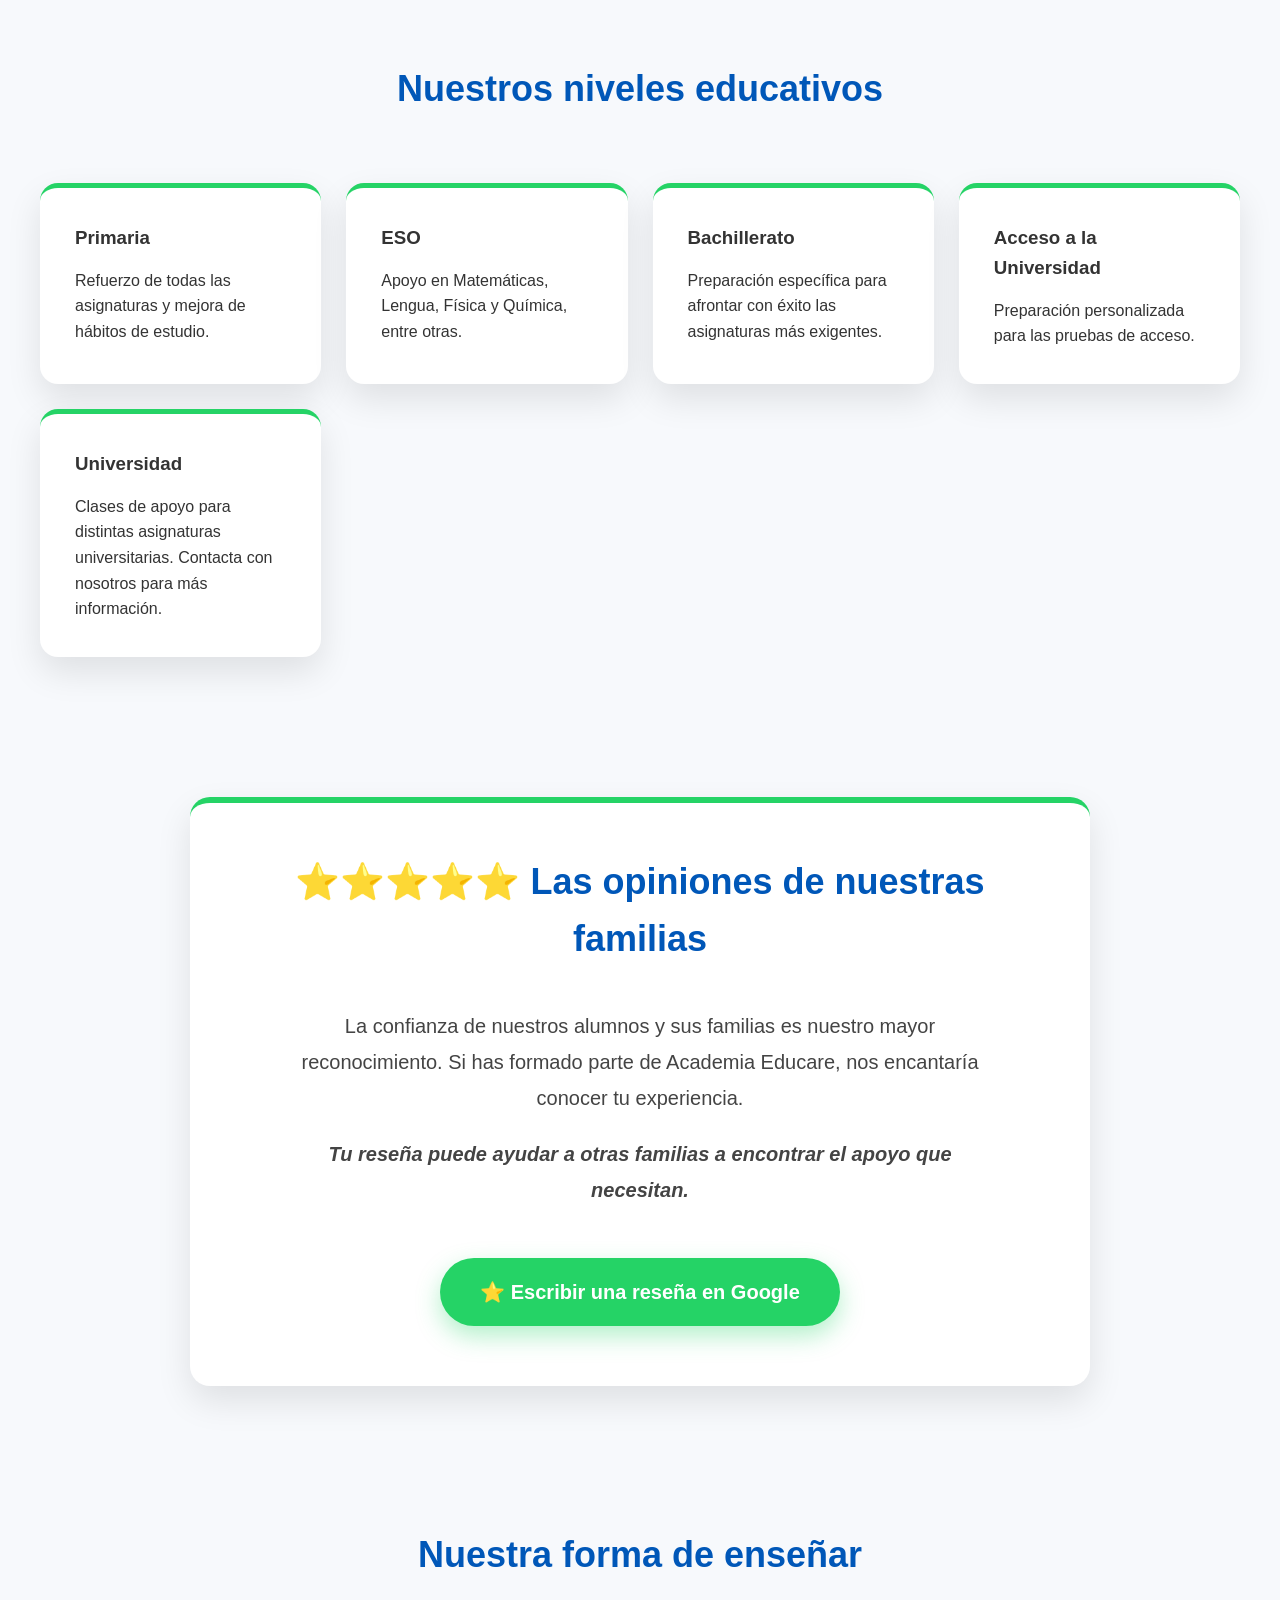
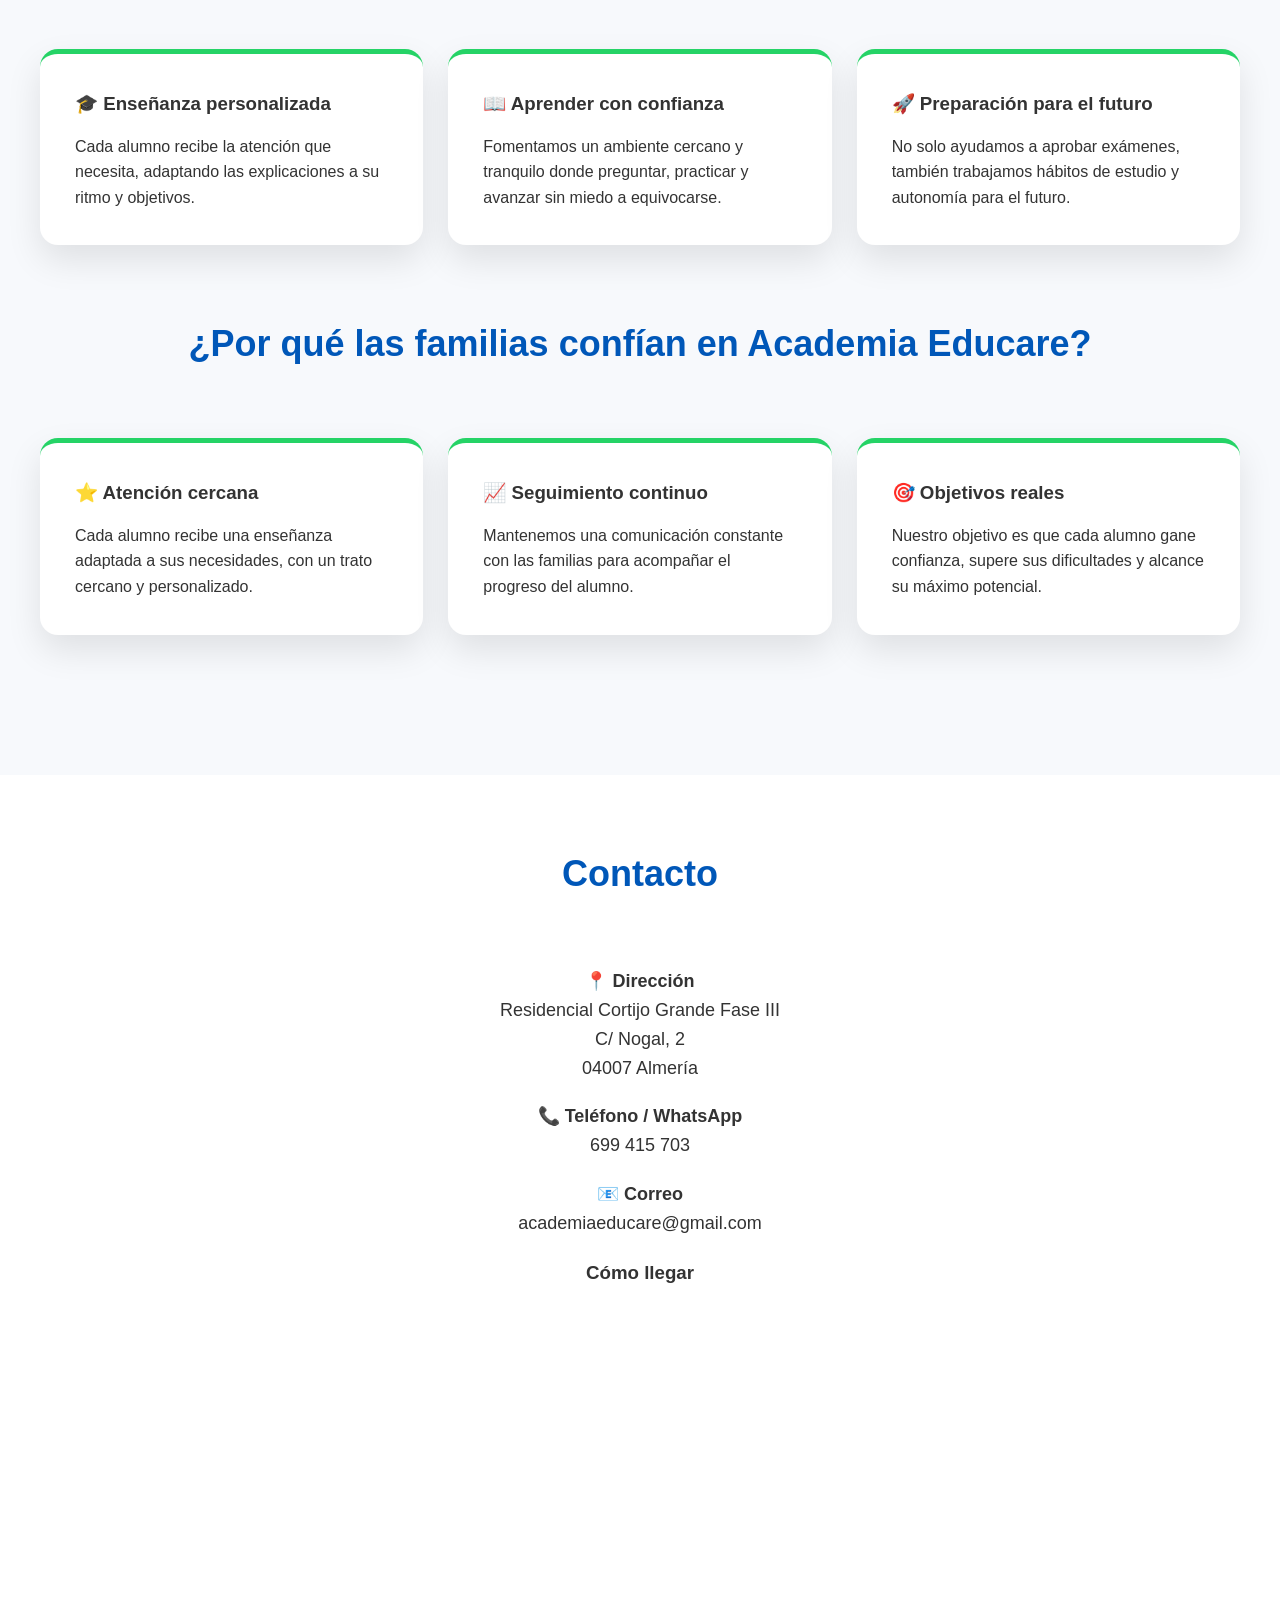
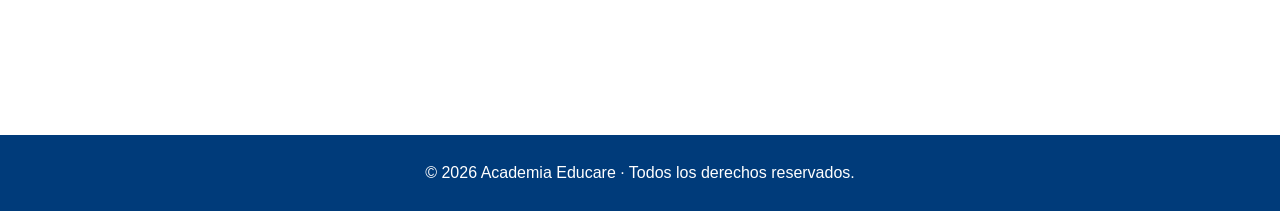
==== commit 1eeec14c: "Update index.html" ====
--- a/index.html
+++ b/index.html
@@ -27,7 +27,6 @@
   }
 }
 </script>
-
 </head>
 
 <body>
@@ -231,53 +230,7 @@
 </section>
 
 </section>
-<section class="faq">
-
-<h2>Preguntas frecuentes</h2>
-
-<details>
-<summary>¿Qué niveles educativos ofrecéis?</summary>
-<p>
-En Academia Educare impartimos clases de apoyo para Primaria, ESO, Bachillerato, preparación para Acceso a la Universidad y apoyo en distintas asignaturas universitarias.
-</p>
-</details>
-
-<details>
-<summary>¿Las clases son individuales o en grupo?</summary>
-<p>
-Trabajamos principalmente con grupos reducidos, lo que nos permite ofrecer una atención personalizada y adaptarnos al ritmo de aprendizaje de cada alumno.
-</p>
-</details>
-
-<details>
-<summary>¿Qué asignaturas impartís?</summary>
-<p>
-Ofrecemos apoyo en Matemáticas, Lengua, Física y Química, entre otras. Si tienes dudas sobre una asignatura concreta, puedes consultarnos sin compromiso.
-</p>
-</details>
-
-<details>
-<summary>¿Cómo puedo solicitar información?</summary>
-<p>
-Puedes contactar con nosotros por WhatsApp, teléfono o correo electrónico. Estaremos encantados de resolver cualquier duda e informarte sobre horarios y disponibilidad.
-</p>
-</details>
-
-<details>
-<summary>¿Dónde está ubicada la academia?</summary>
-<p>
-Nos encontramos en Residencial Cortijo Grande, en la calle Nogal 2, Almería.
-</p>
-</details>
-
-<details>
-<summary>¿Preparáis recuperaciones y pruebas de acceso?</summary>
-<p>
-Sí. Ayudamos a preparar recuperaciones, exámenes y pruebas de acceso, adaptando las clases a las necesidades de cada alumno.
-</p>
-</details>
-
-</section>
+
 <section id="contacto" class="contacto">
 
 <h2>Contacto</h2>
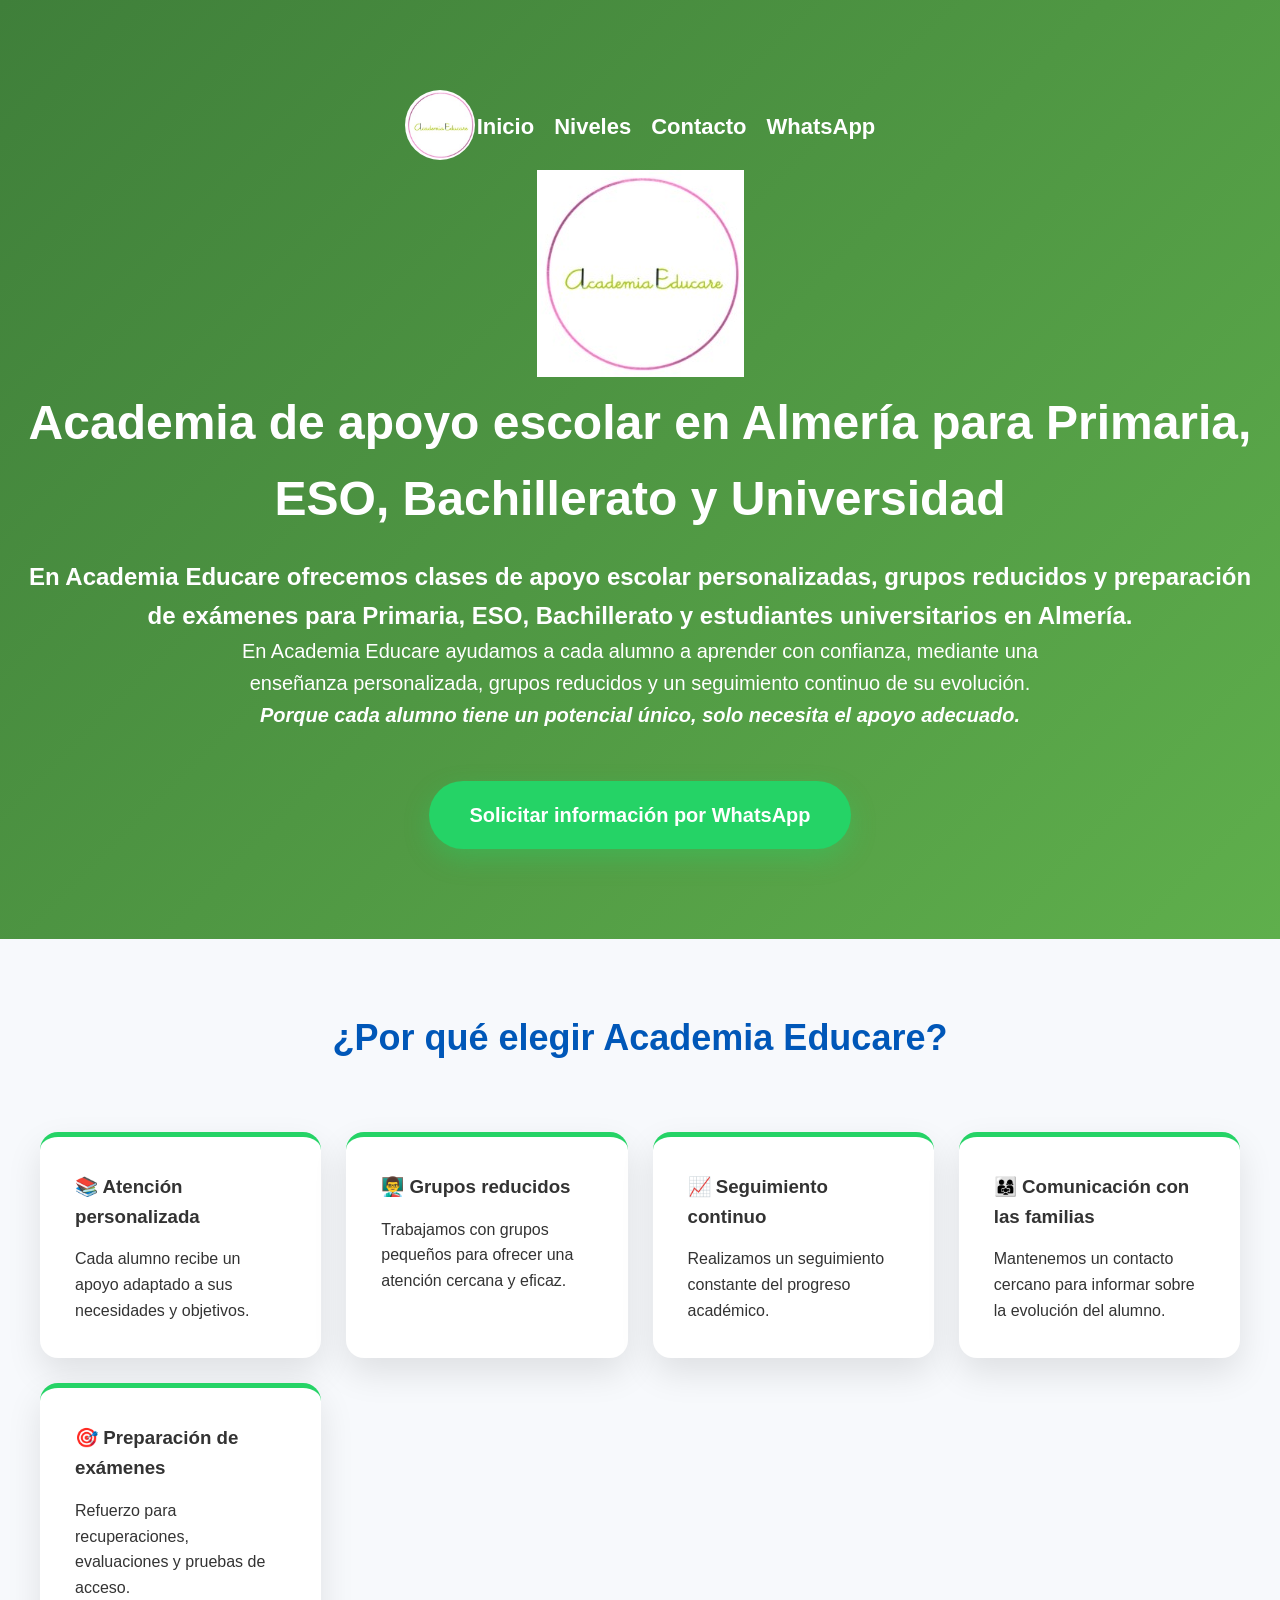
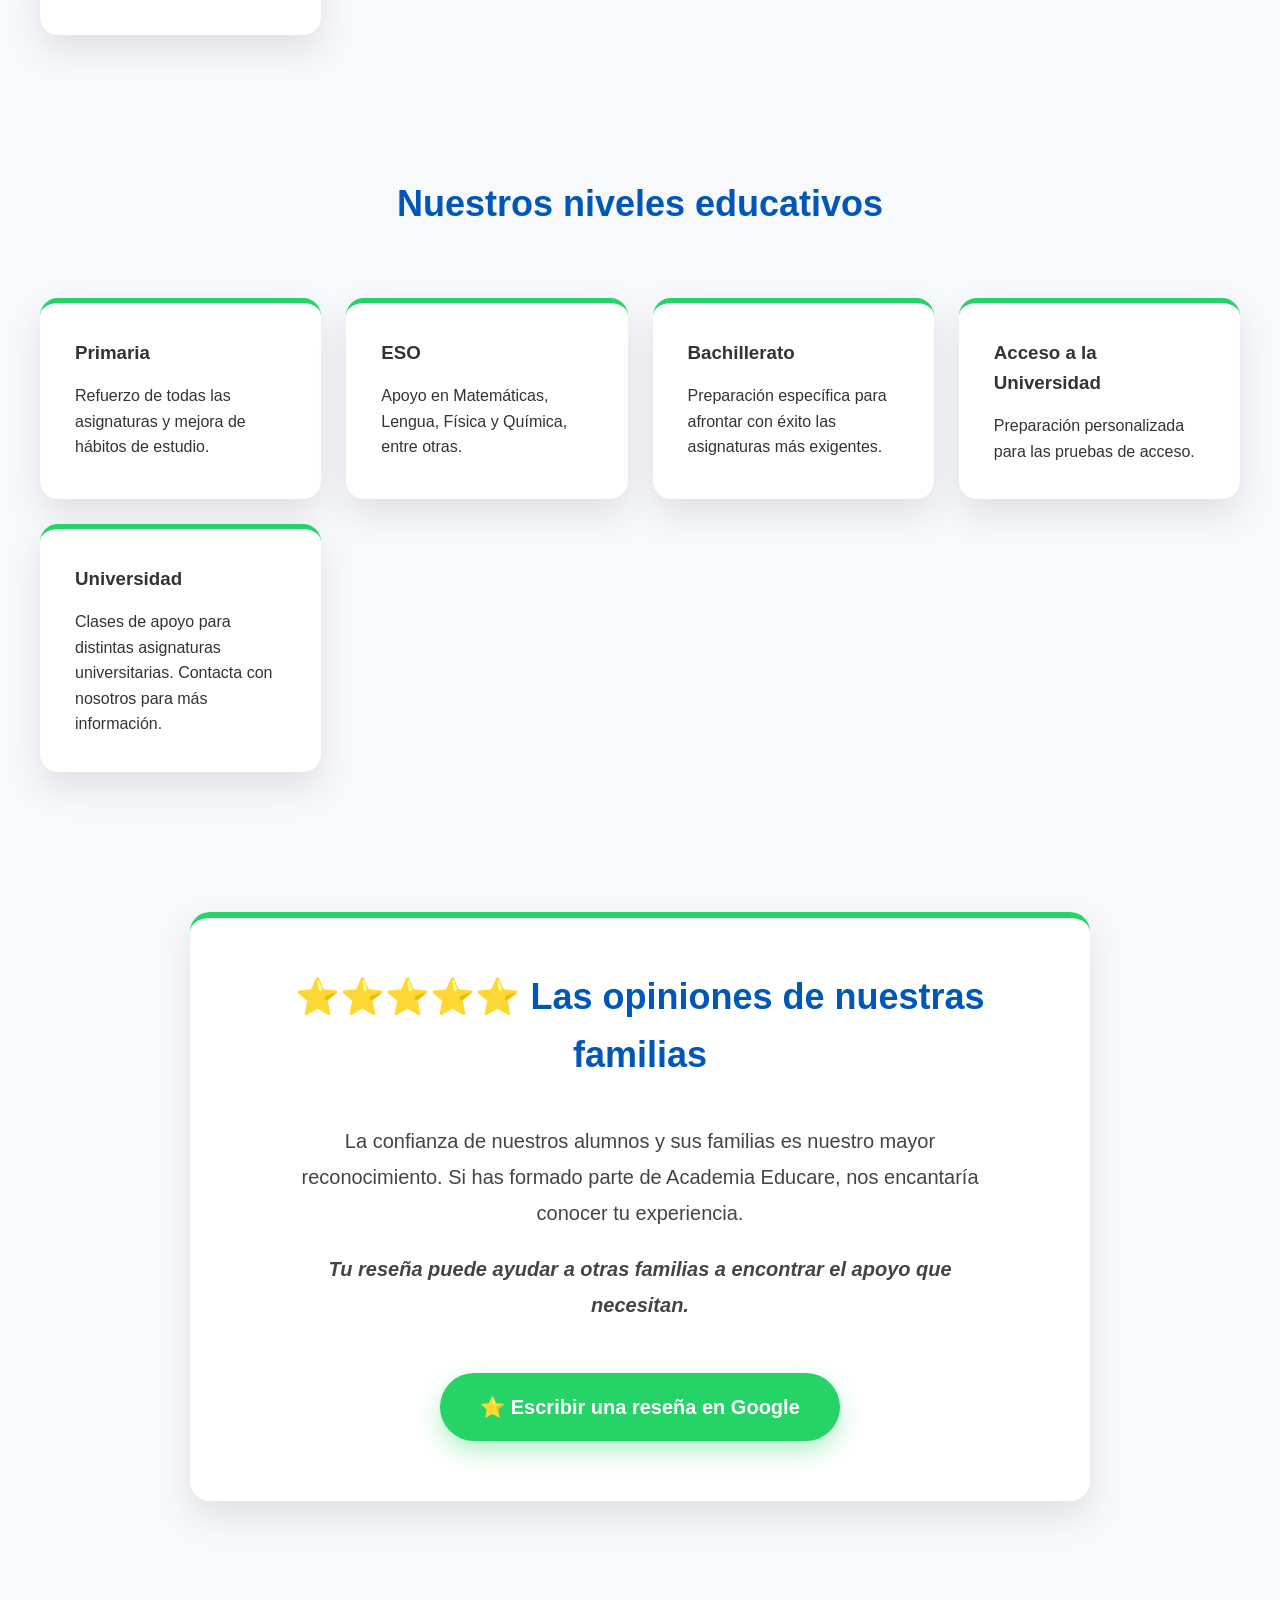
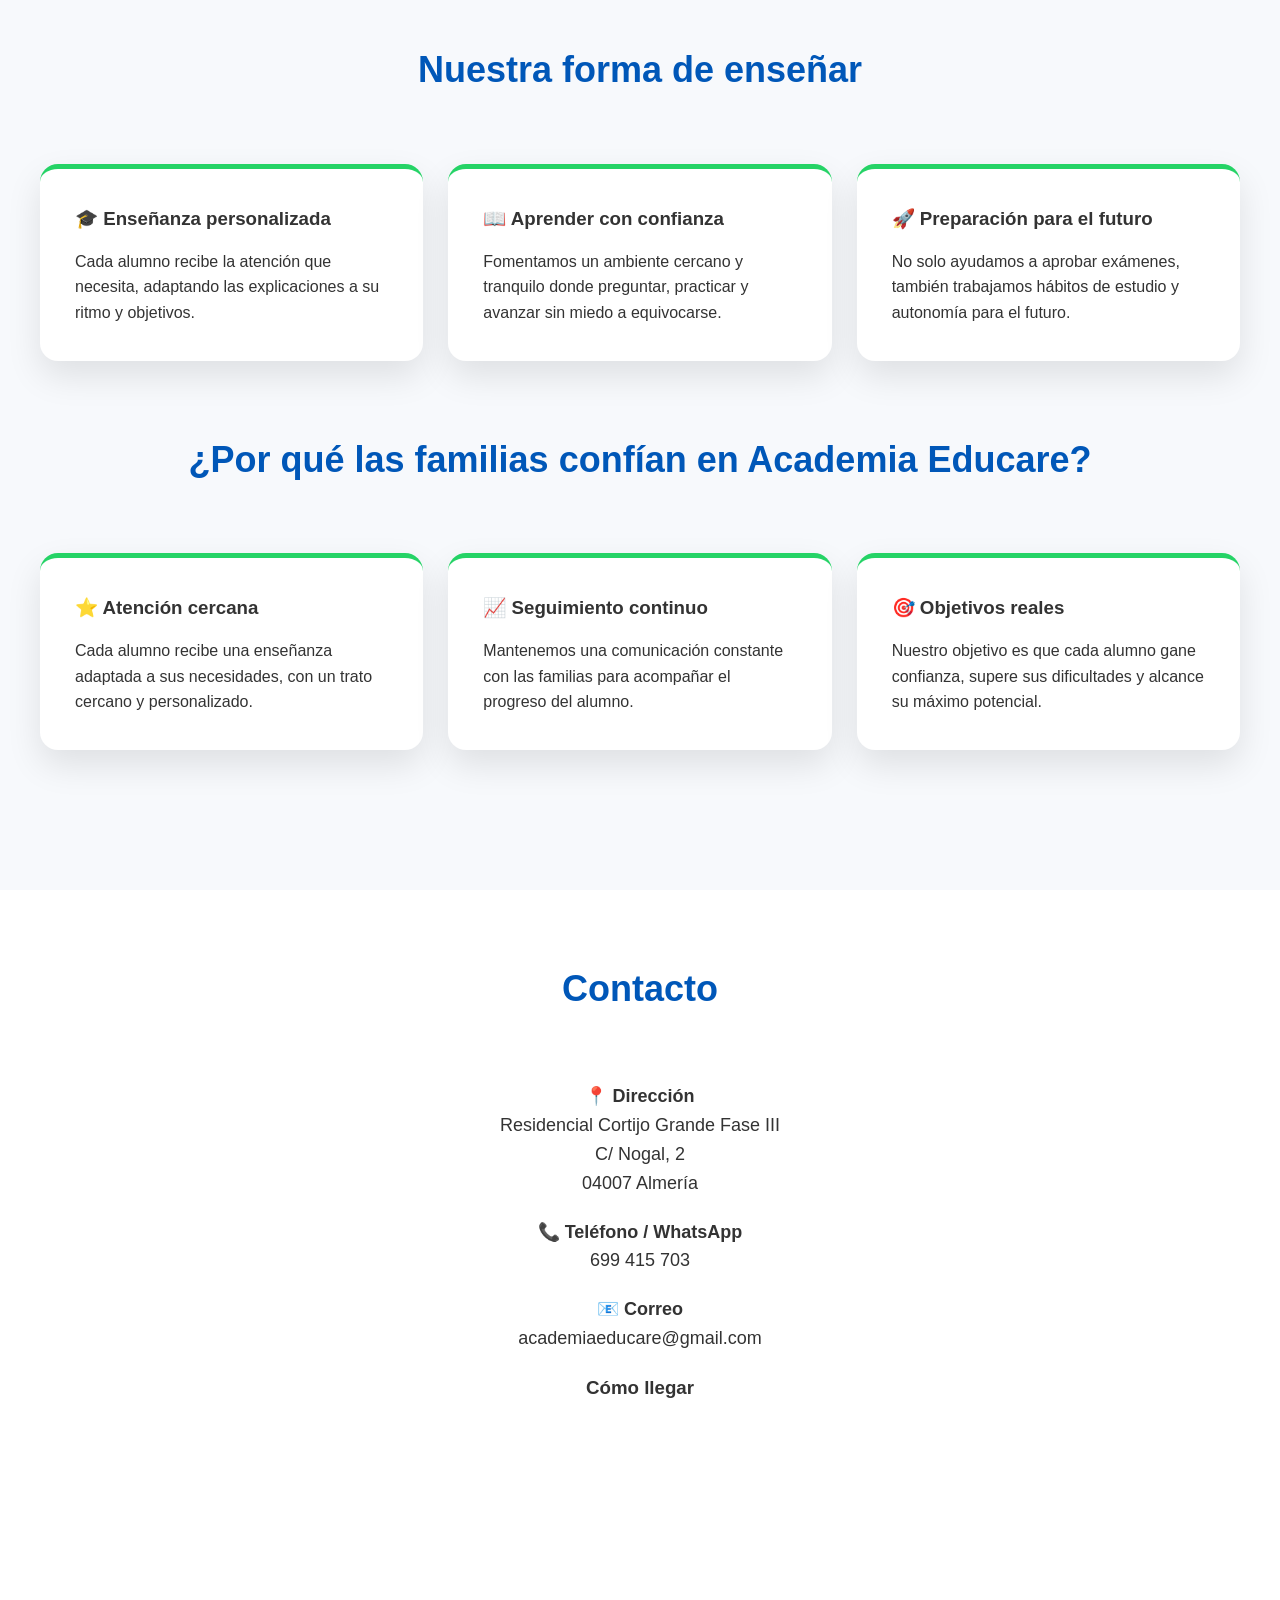
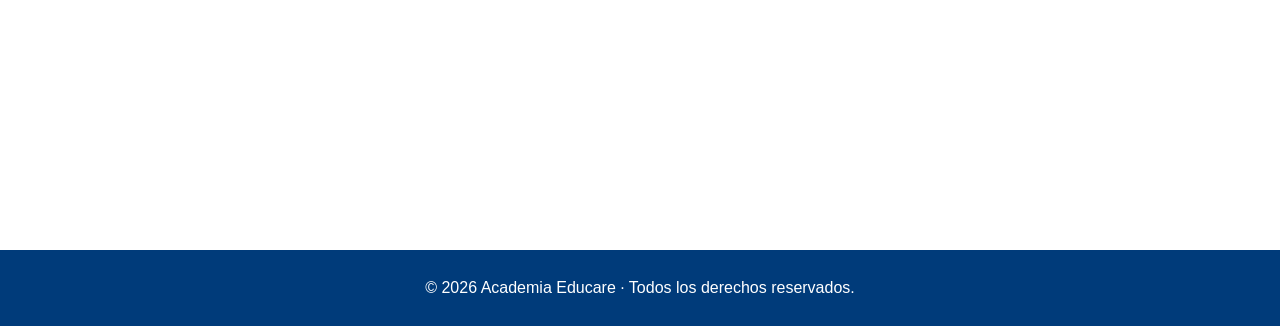
==== commit bccd46a0: "Update index.html" ====
--- a/index.html
+++ b/index.html
@@ -27,6 +27,62 @@
   }
 }
 </script>
+   <script type="application/ld+json">
+{
+  "@context": "https://schema.org",
+  "@type": "FAQPage",
+  "mainEntity": [
+    {
+      "@type": "Question",
+      "name": "¿Qué niveles educativos ofrecéis?",
+      "acceptedAnswer": {
+        "@type": "Answer",
+        "text": "En Academia Educare impartimos clases de apoyo para Primaria, ESO, Bachillerato, preparación para Acceso a la Universidad y apoyo en distintas asignaturas universitarias."
+      }
+    },
+    {
+      "@type": "Question",
+      "name": "¿Las clases son individuales o en grupo?",
+      "acceptedAnswer": {
+        "@type": "Answer",
+        "text": "Trabajamos principalmente con grupos reducidos para ofrecer una atención personalizada y adaptarnos al ritmo de aprendizaje de cada alumno."
+      }
+    },
+    {
+      "@type": "Question",
+      "name": "¿Qué asignaturas impartís?",
+      "acceptedAnswer": {
+        "@type": "Answer",
+        "text": "Ofrecemos apoyo en Matemáticas, Lengua, Física y Química, entre otras. Si tienes dudas sobre una asignatura concreta, puedes consultarnos sin compromiso."
+      }
+    },
+    {
+      "@type": "Question",
+      "name": "¿Cómo puedo solicitar información?",
+      "acceptedAnswer": {
+        "@type": "Answer",
+        "text": "Puedes contactar con nosotros por WhatsApp, teléfono o correo electrónico para informarte sobre horarios y disponibilidad."
+      }
+    },
+    {
+      "@type": "Question",
+      "name": "¿Dónde está ubicada la academia?",
+      "acceptedAnswer": {
+        "@type": "Answer",
+        "text": "Nos encontramos en Residencial Cortijo Grande, Calle Nogal 2, Almería."
+      }
+    },
+    {
+      "@type": "Question",
+      "name": "¿Preparáis recuperaciones y pruebas de acceso?",
+      "acceptedAnswer": {
+        "@type": "Answer",
+        "text": "Sí. Ayudamos a preparar recuperaciones, exámenes y pruebas de acceso adaptando las clases a las necesidades de cada alumno."
+      }
+    }
+  ]
+}
+</script> 
 </head>
 
 <body>
@@ -58,9 +114,9 @@
 
     <img src="logo.png" alt="Academia Educare" class="logo">
 
-   <h1>Tu apoyo escolar de confianza en Almería</h1>
-
-<h2>Academia de apoyo escolar personalizada para Primaria, ESO, Bachillerato y Universidad</h2>
+<h1>Academia de apoyo escolar en Almería para Primaria, ESO, Bachillerato y Universidad</h1>
+
+<h2>En Academia Educare ofrecemos clases de apoyo escolar personalizadas, grupos reducidos y preparación de exámenes para Primaria, ESO, Bachillerato y estudiantes universitarios en Almería.</h2>
    <p>
     En Academia Educare ayudamos a cada alumno a aprender con confianza,
     mediante una enseñanza personalizada, grupos reducidos y un seguimiento
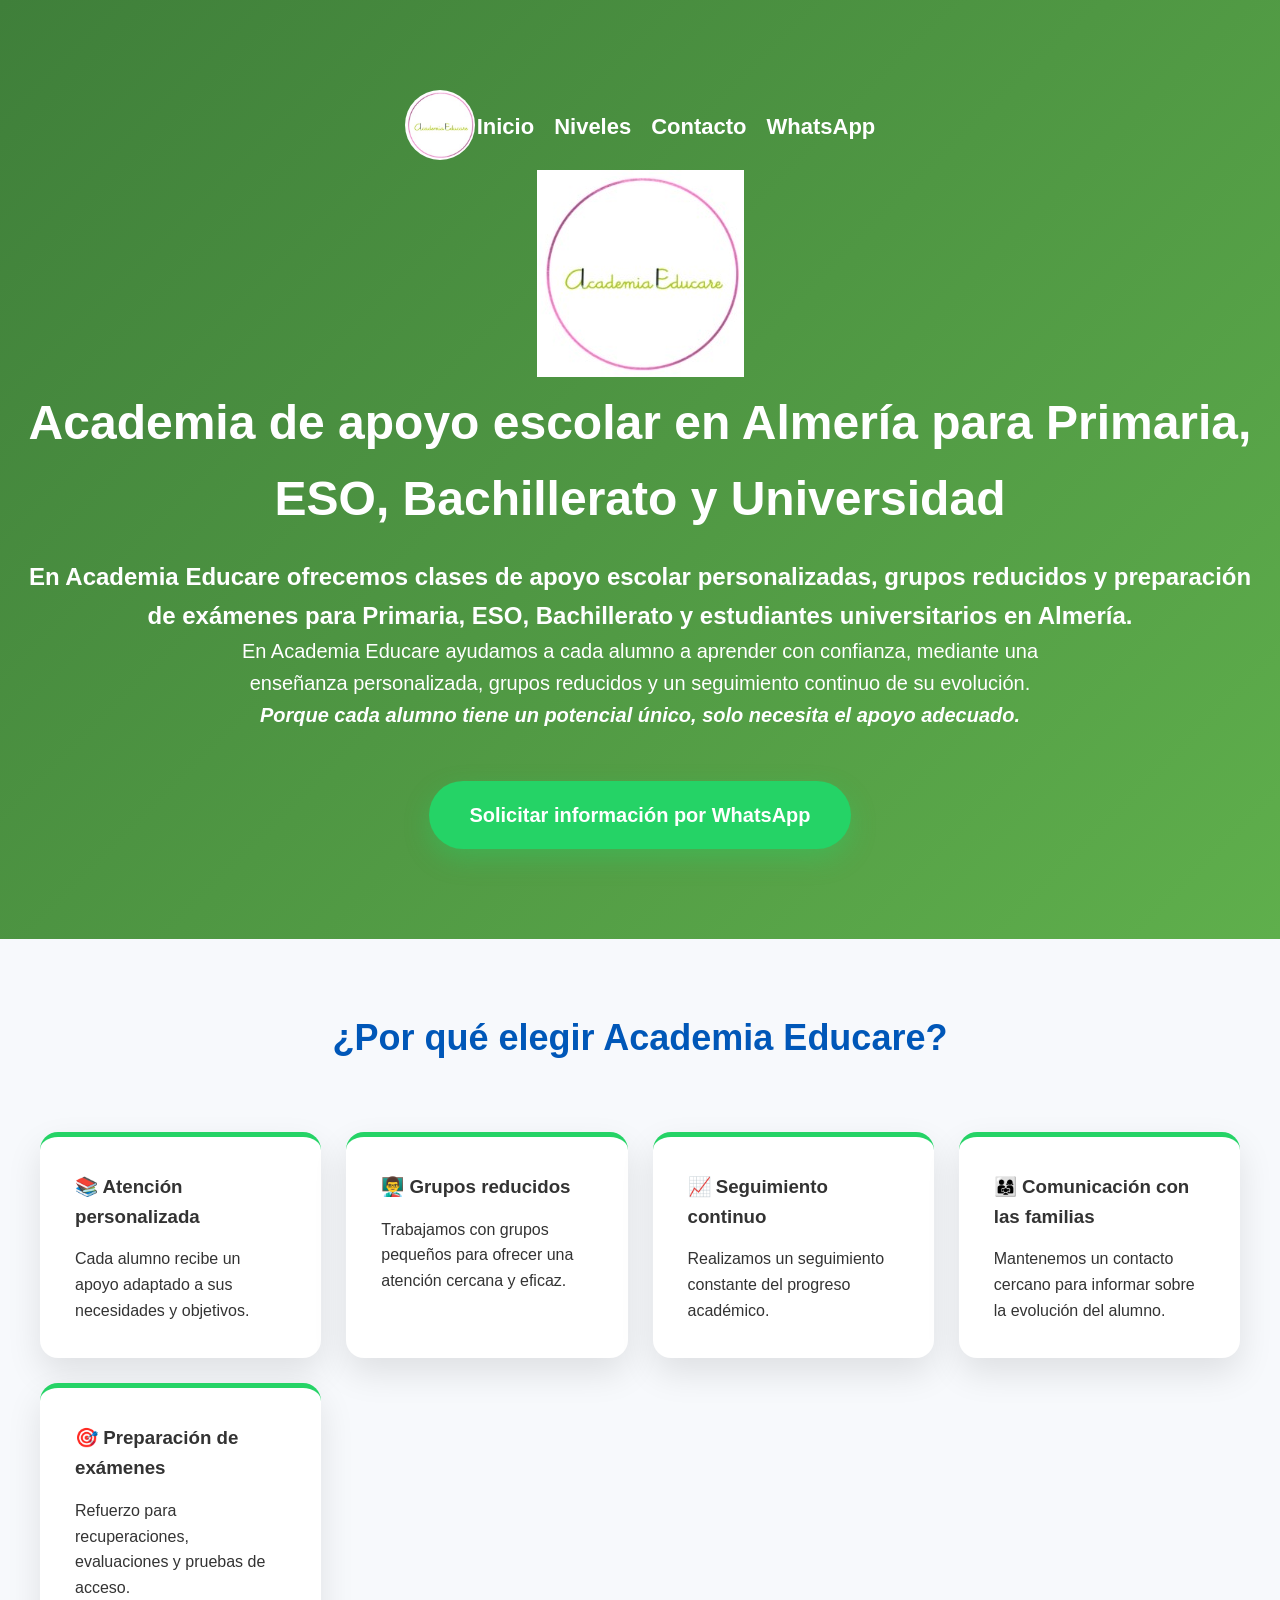
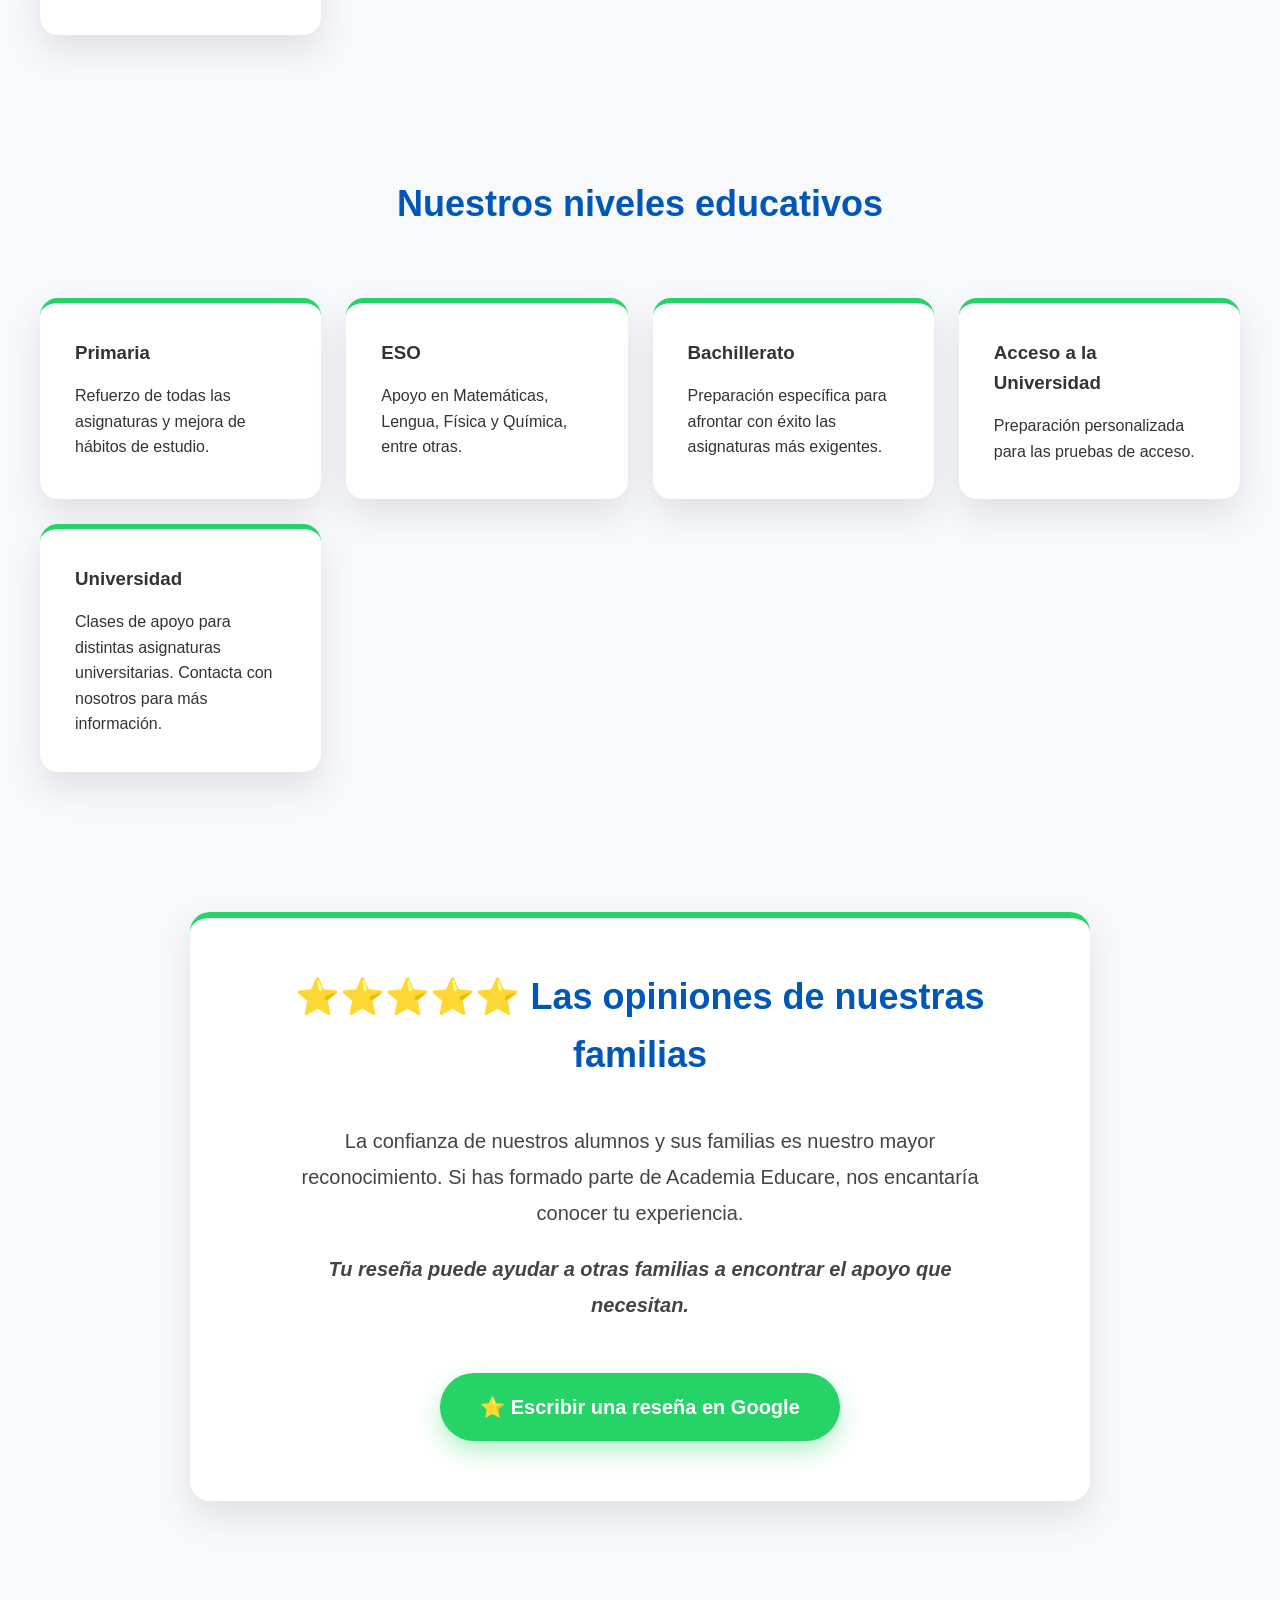
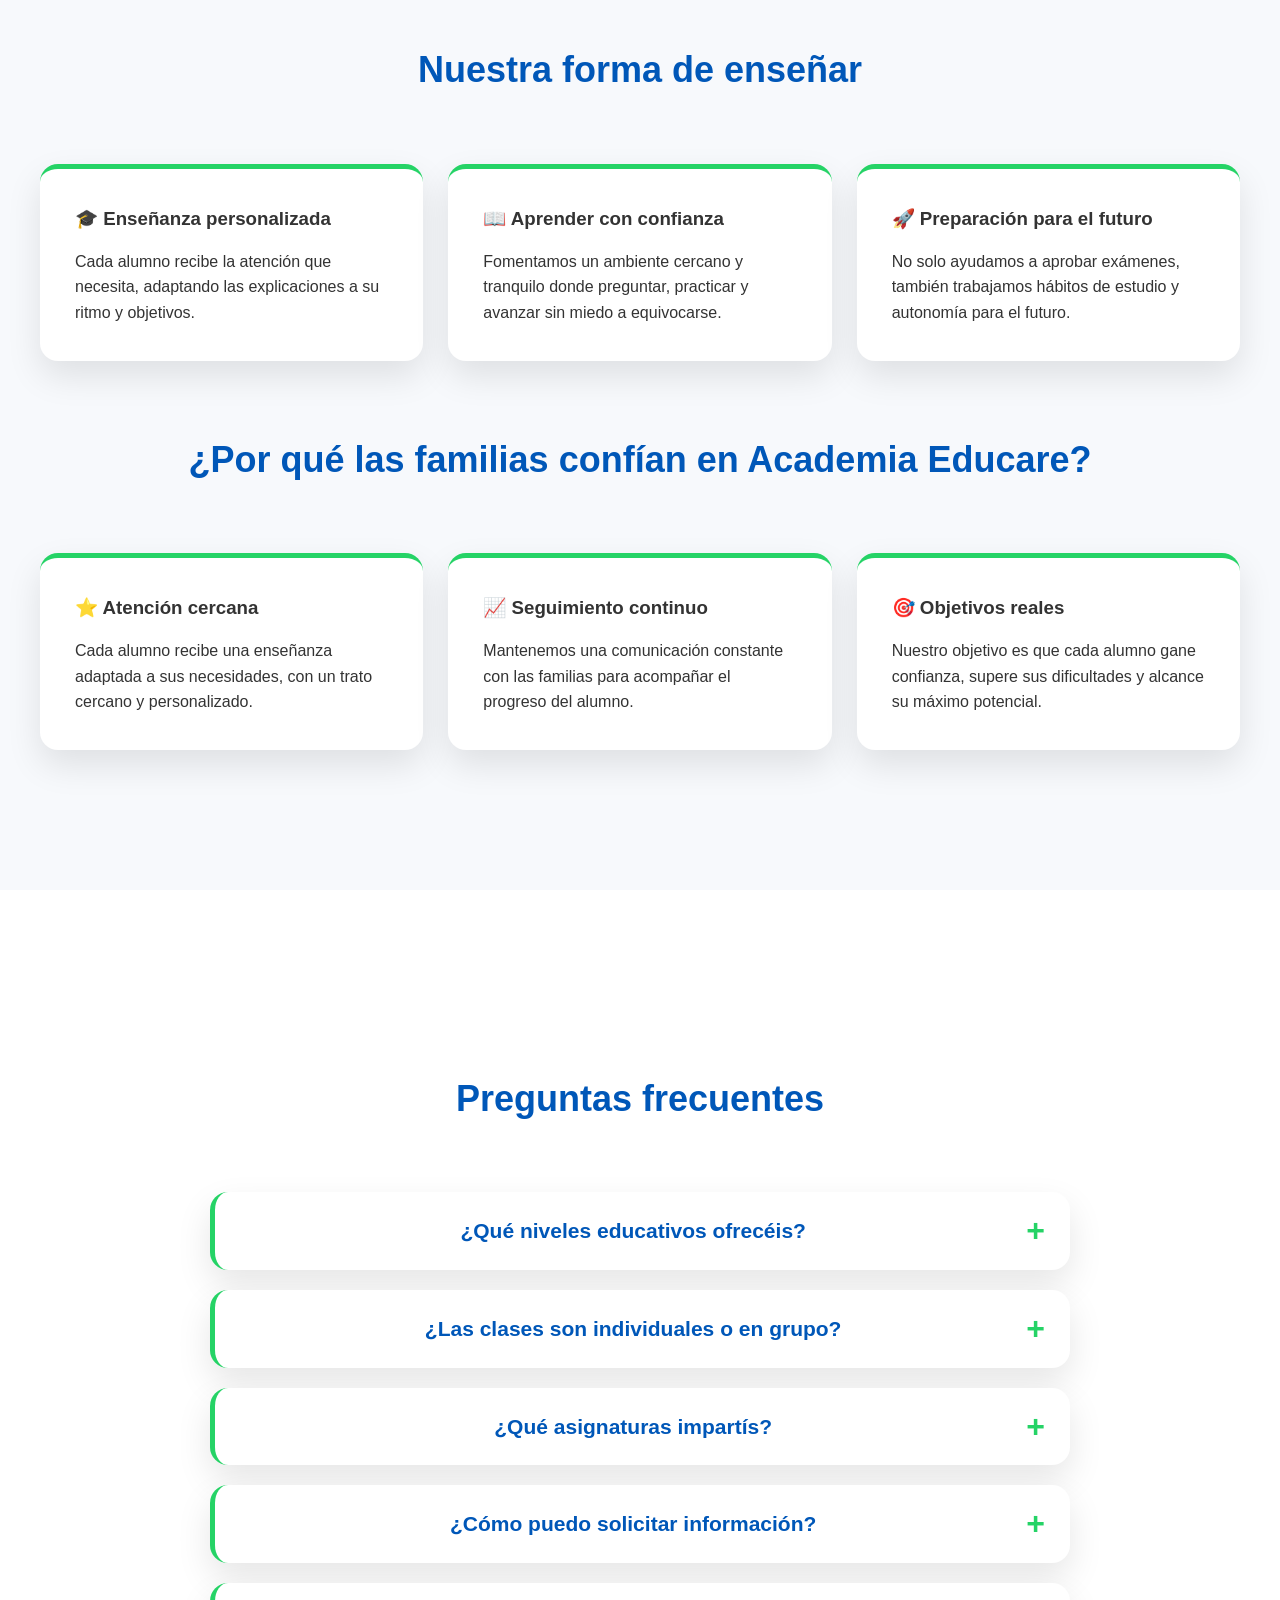
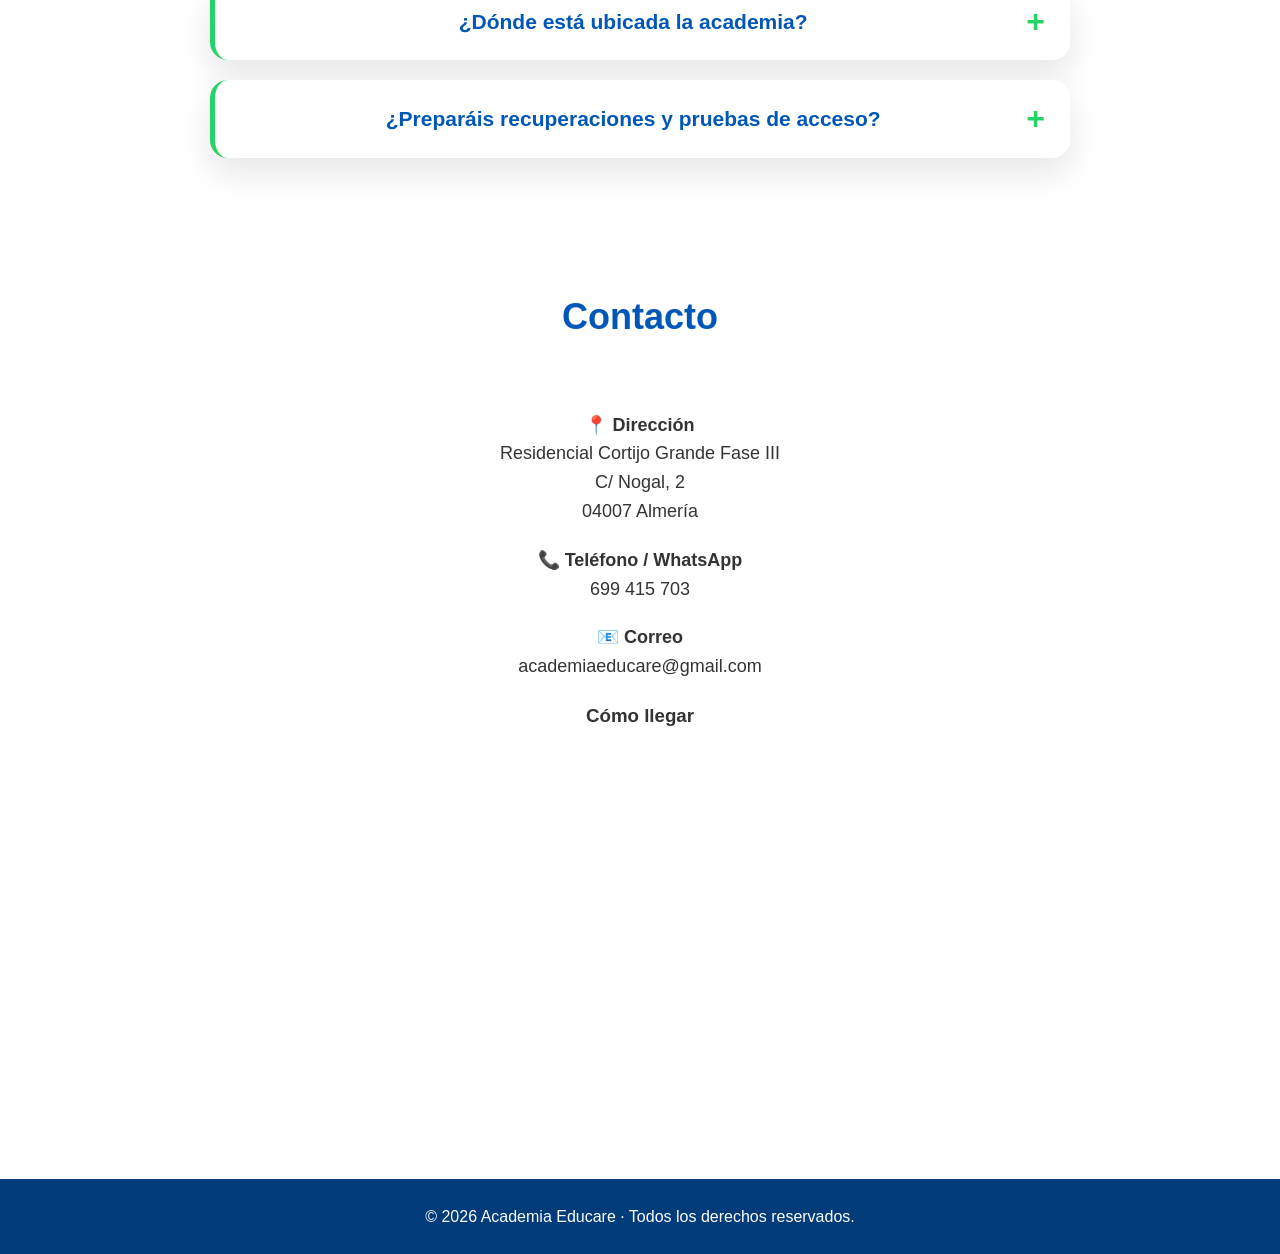
==== commit ccb7828e: "Update index.html" ====
--- a/index.html
+++ b/index.html
@@ -288,7 +288,41 @@
 </section>
 
 <section id="contacto" class="contacto">
-
+<section class="faq">
+
+<h2>Preguntas frecuentes</h2>
+
+<details>
+<summary>¿Qué niveles educativos ofrecéis?</summary>
+<p>En Academia Educare impartimos clases de apoyo para Primaria, ESO, Bachillerato, preparación para Acceso a la Universidad y apoyo en distintas asignaturas universitarias.</p>
+</details>
+
+<details>
+<summary>¿Las clases son individuales o en grupo?</summary>
+<p>Trabajamos principalmente con grupos reducidos para ofrecer una atención personalizada y adaptarnos al ritmo de aprendizaje de cada alumno.</p>
+</details>
+
+<details>
+<summary>¿Qué asignaturas impartís?</summary>
+<p>Ofrecemos apoyo en Matemáticas, Lengua, Física y Química, entre otras. Si tienes dudas sobre una asignatura concreta, puedes consultarnos sin compromiso.</p>
+</details>
+
+<details>
+<summary>¿Cómo puedo solicitar información?</summary>
+<p>Puedes contactar con nosotros por WhatsApp, teléfono o correo electrónico para informarte sobre horarios y disponibilidad.</p>
+</details>
+
+<details>
+<summary>¿Dónde está ubicada la academia?</summary>
+<p>Nos encontramos en Residencial Cortijo Grande, Calle Nogal, 2, 04007 Almería.</p>
+</details>
+
+<details>
+<summary>¿Preparáis recuperaciones y pruebas de acceso?</summary>
+<p>Sí. Ayudamos a preparar recuperaciones, exámenes y pruebas de acceso adaptando las clases a las necesidades de cada alumno.</p>
+</details>
+
+</section>
 <h2>Contacto</h2>
 
 <p><strong>📍 Dirección</strong><br>
--- a/style.css
+++ b/style.css
@@ -281,24 +281,31 @@
 
 .faq{
     max-width:900px;
-    margin:70px auto;
-    padding:0 20px;
+    margin:90px auto;
+    padding:20px;
 }
 
 .faq details{
     background:white;
-    margin-bottom:15px;
-    border-radius:12px;
-    box-shadow:0 8px 20px rgba(0,0,0,.08);
+    margin-bottom:20px;
+    border-radius:18px;
+    border-left:5px solid #25D366;
+    box-shadow:0 15px 35px rgba(0,0,0,.10);
     overflow:hidden;
-}
-
+    transition:.3s;
+}
+
+.faq details:hover{
+    transform:translateY(-4px);
+    box-shadow:0 20px 45px rgba(0,0,0,.15);
+}
 .faq summary{
-    padding:20px;
-    font-size:20px;
+    padding:22px 25px;
+    font-size:21px;
     font-weight:bold;
     cursor:pointer;
     list-style:none;
+    color:#0057b8;
 }
 
 .faq summary::-webkit-details-marker{
@@ -308,16 +315,19 @@
 .faq summary::after{
     content:"+";
     float:right;
-    font-size:26px;
+    font-size:32px;
+    font-weight:bold;
     color:#25D366;
-}
-
-.faq details[open] summary::after{
-    content:"−";
+    line-height:1;
+}
+
+.faq details[open] summary{
+    background:#f7fbff;
 }
 
 .faq details p{
-    padding:0 20px 20px;
+    padding:0 25px 25px;
     color:#555;
-    line-height:1.7;
-}
+    line-height:1.8;
+    font-size:18px;
+}
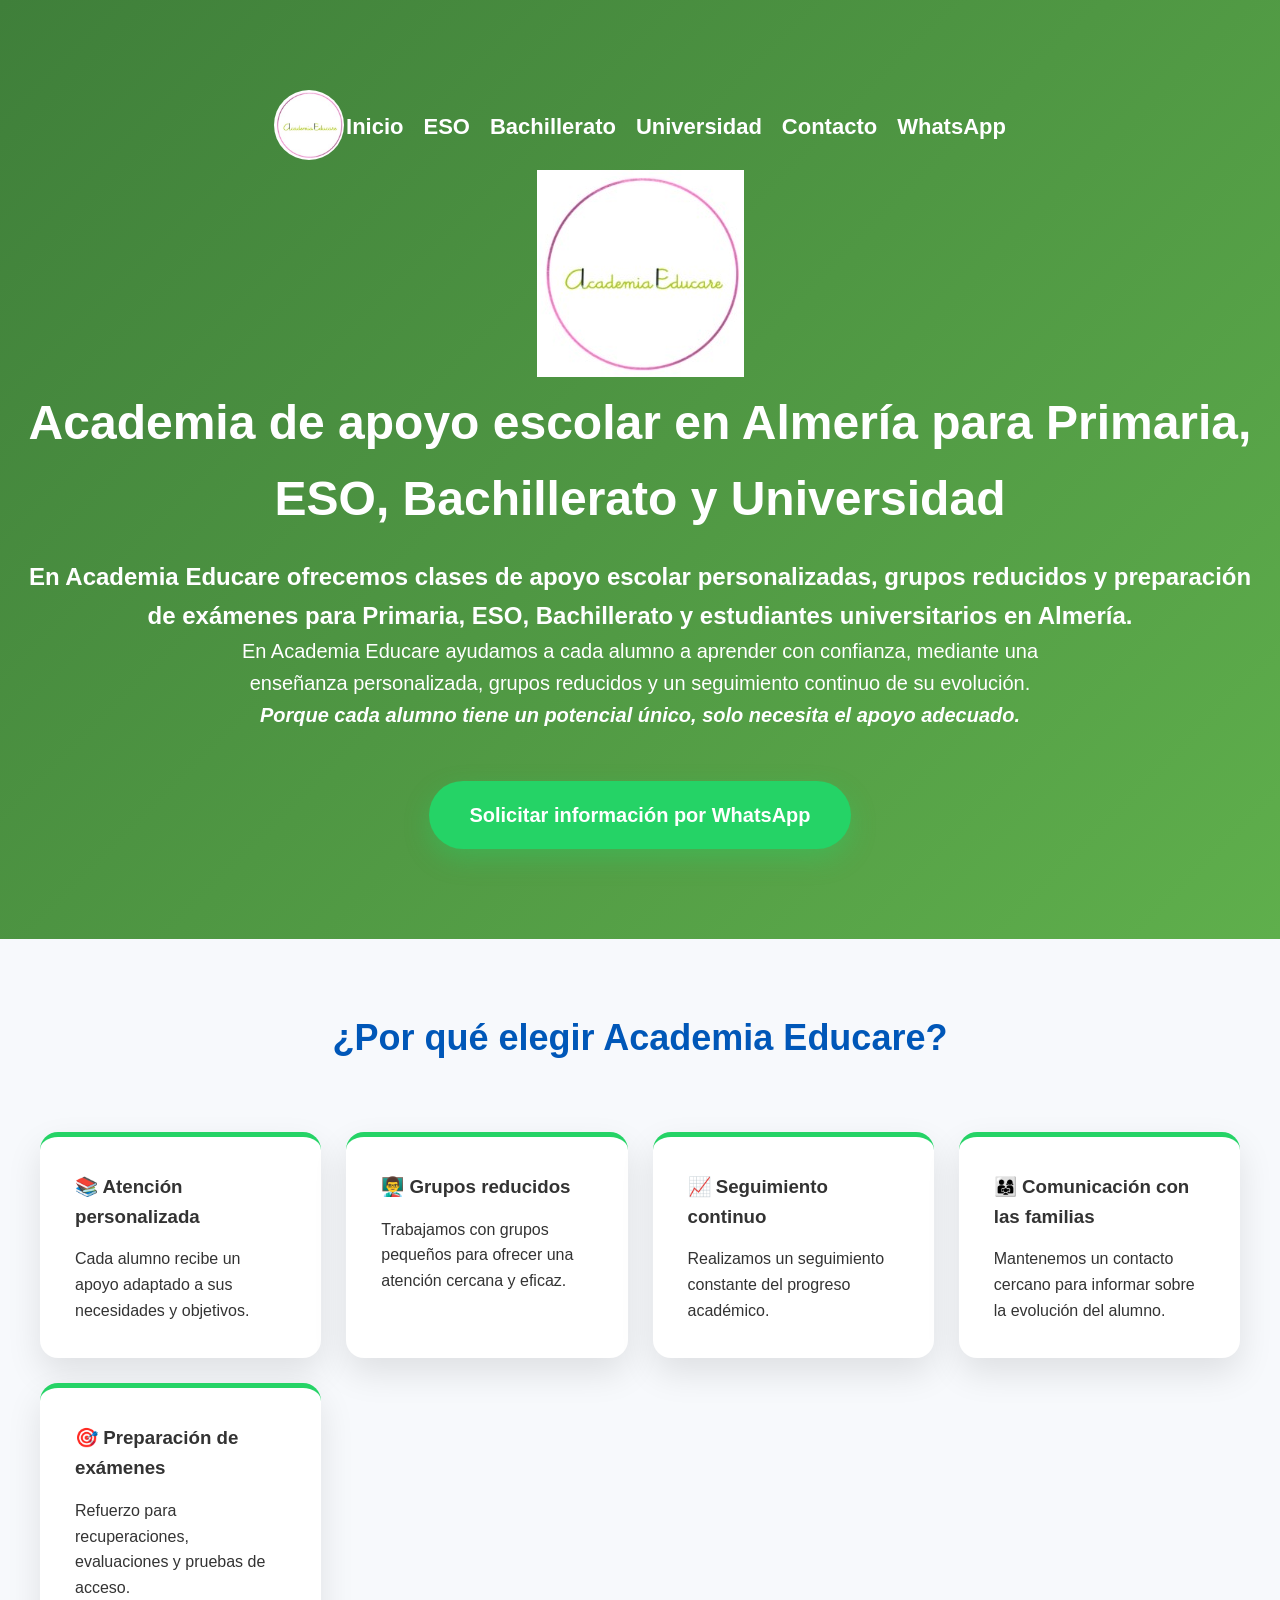
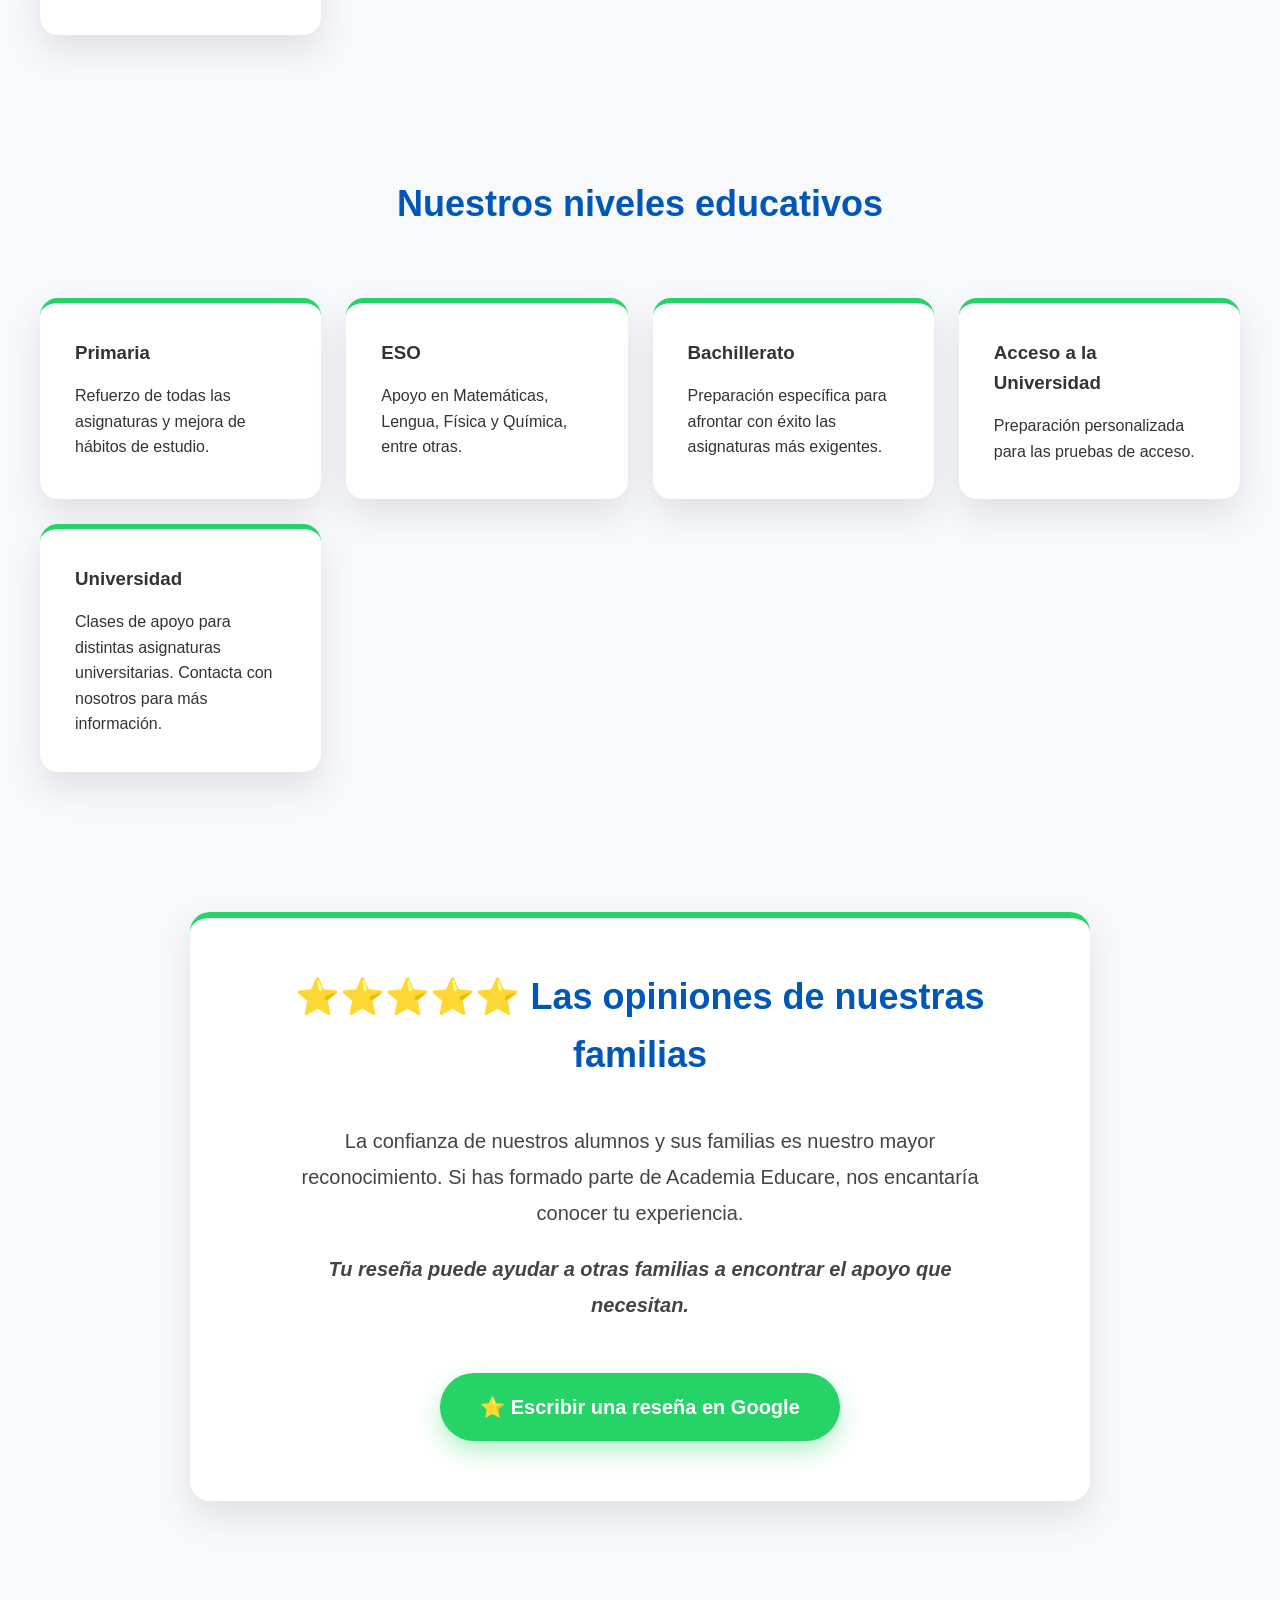
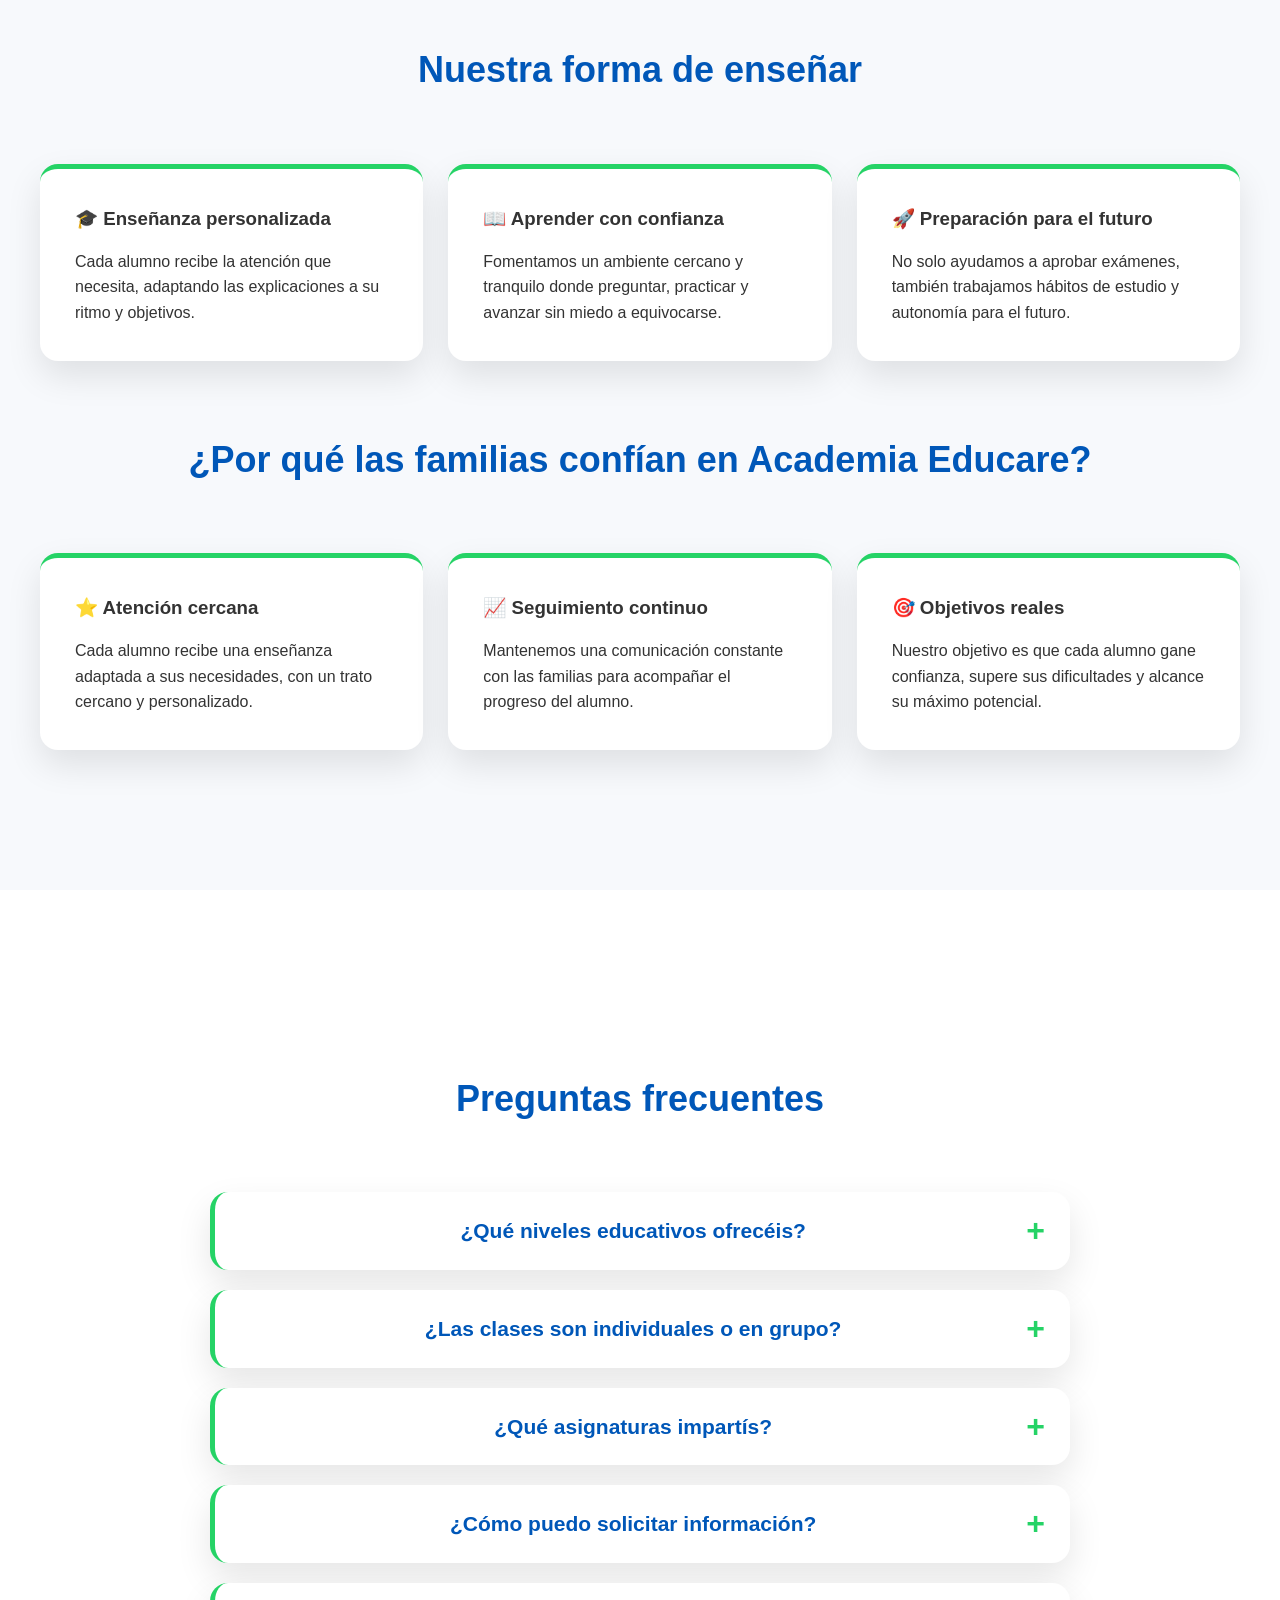
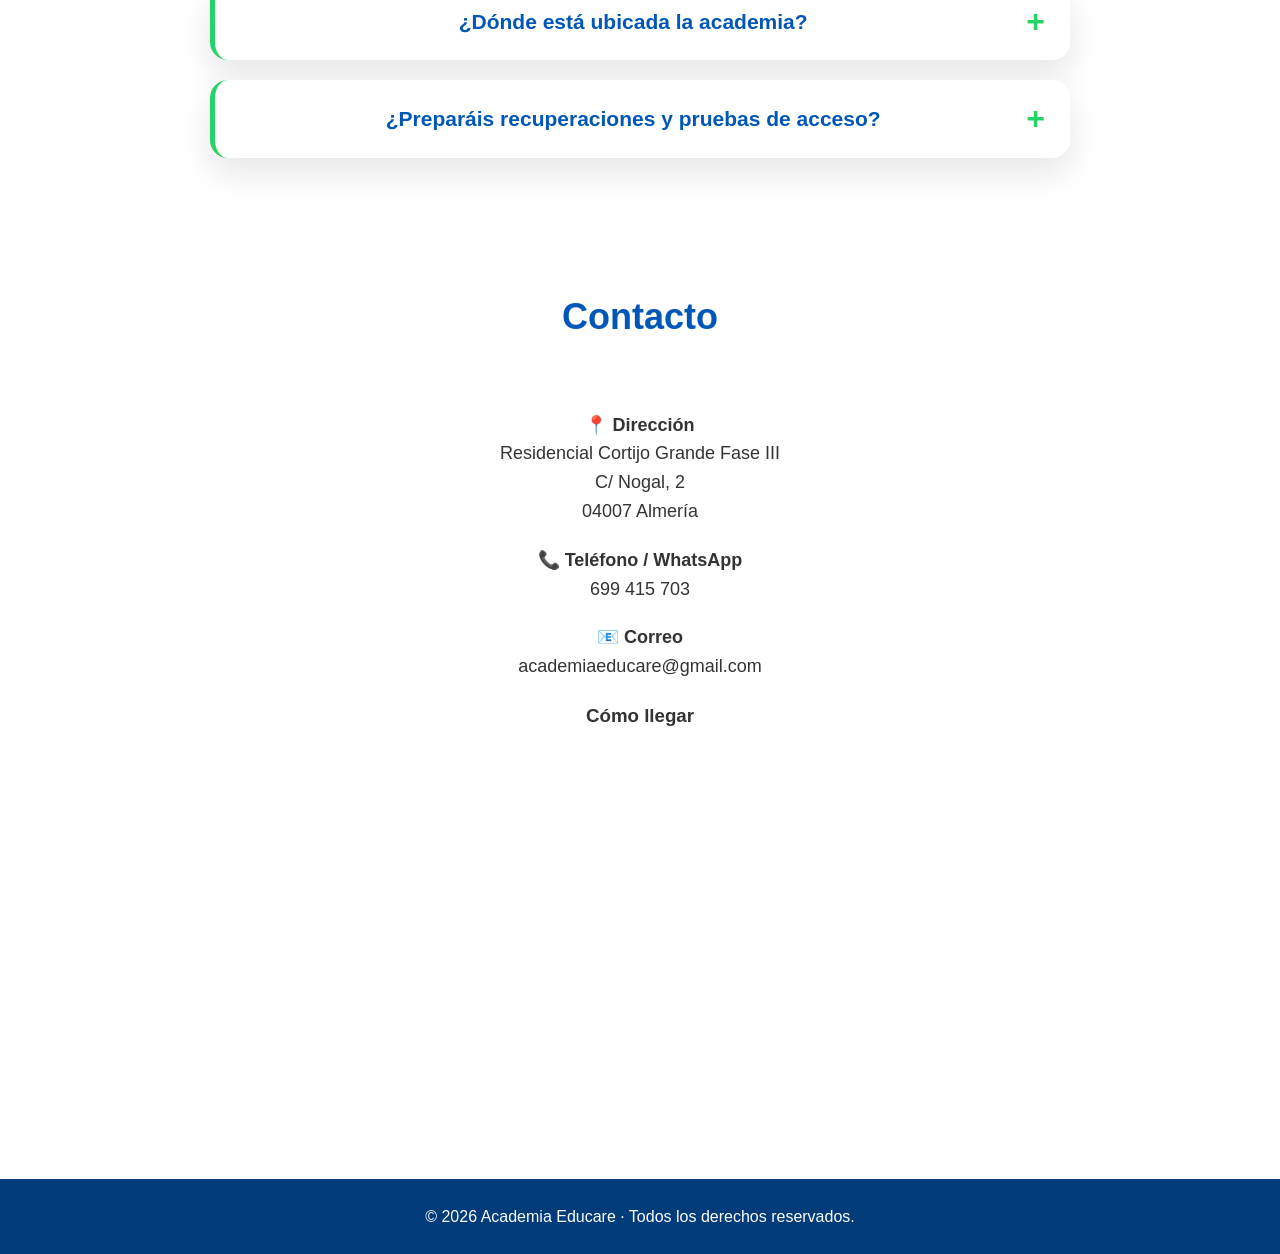
==== commit 20042119: "Update index.html" ====
--- a/index.html
+++ b/index.html
@@ -93,9 +93,11 @@
 
     <img src="logo.png" alt="Academia Educare" class="logo-menu">
 
-    <ul class="menu">
-        <li><a href="#">Inicio</a></li>
-        <li><a href="#niveles">Niveles</a></li>
+<ul class="menu">
+        <li><a href="index.html">Inicio</a></li>
+        <li><a href="eso.html">ESO</a></li>
+        <li><a href="bachillerato.html">Bachillerato</a></li>
+        <li><a href="universidad.html">Universidad</a></li>
         <li><a href="#contacto">Contacto</a></li>
        <li>
     <a href="https://wa.me/34699415703" class="menu-whatsapp">
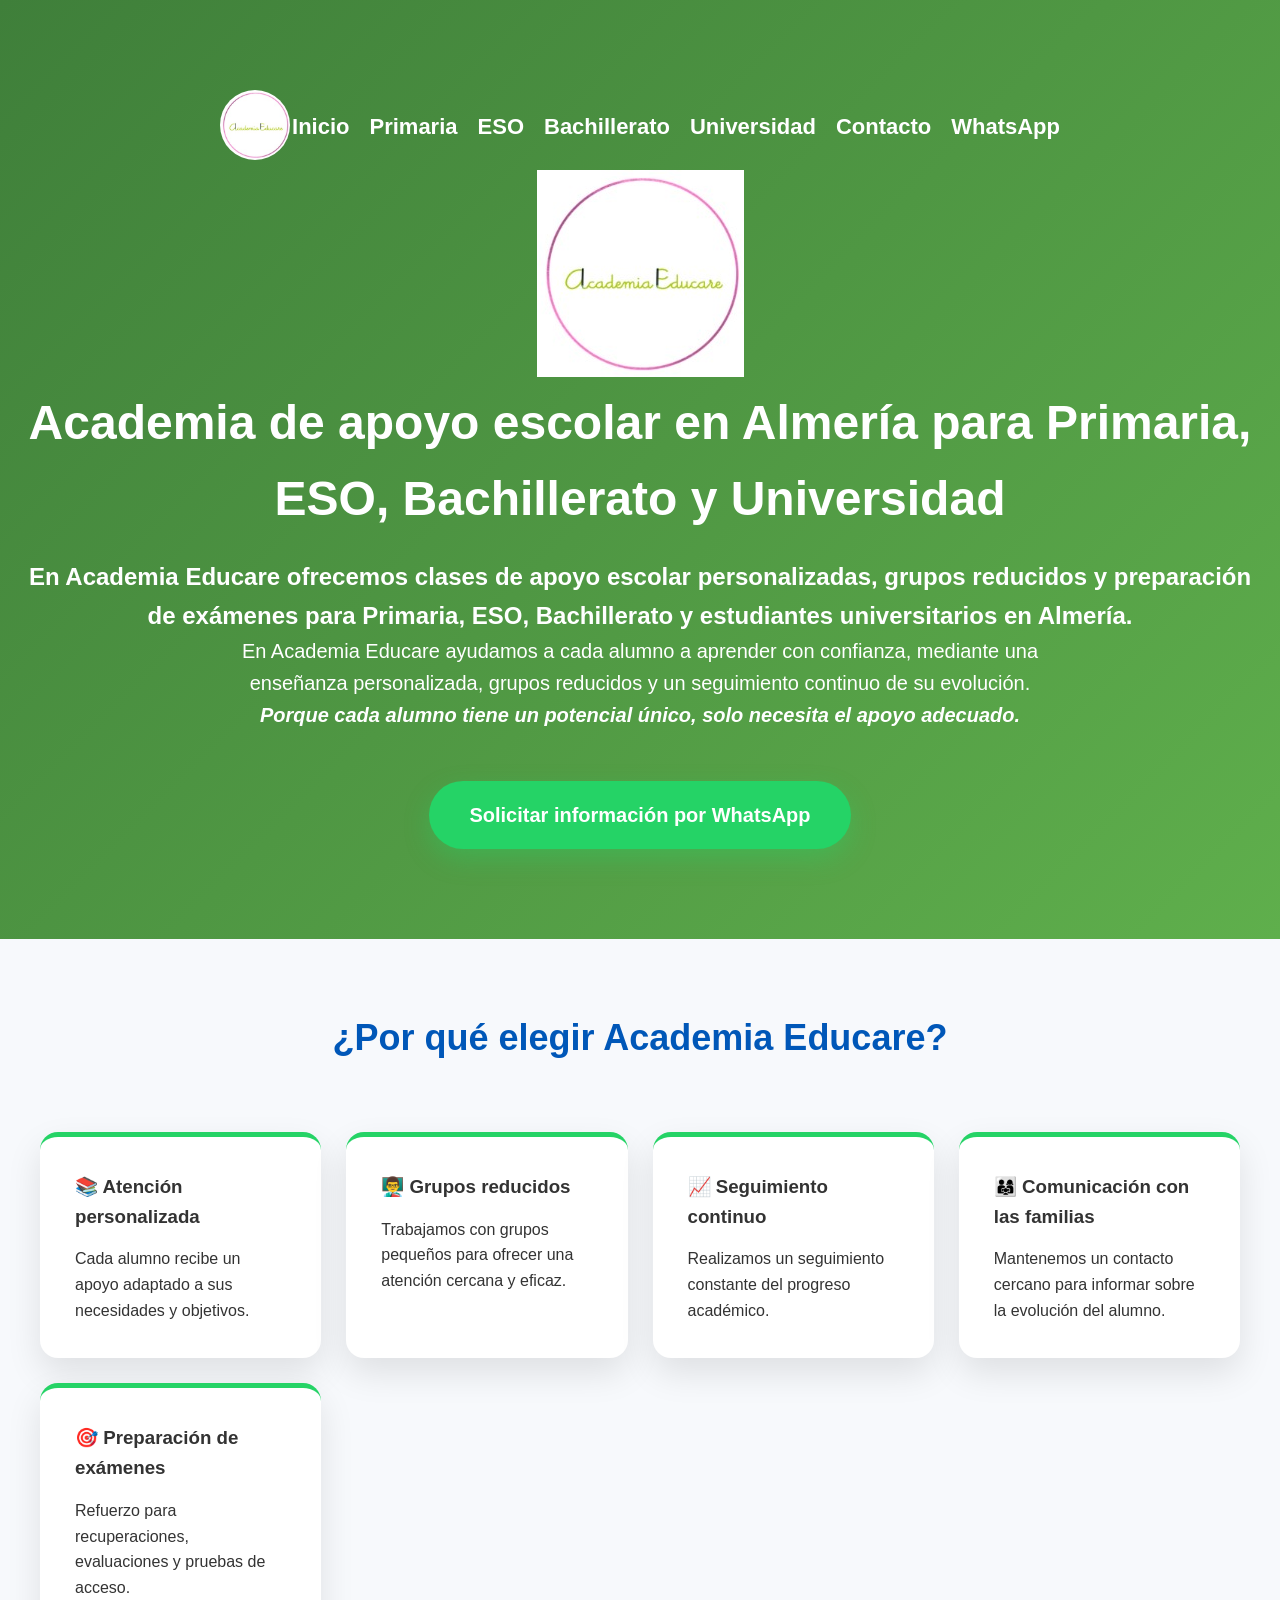
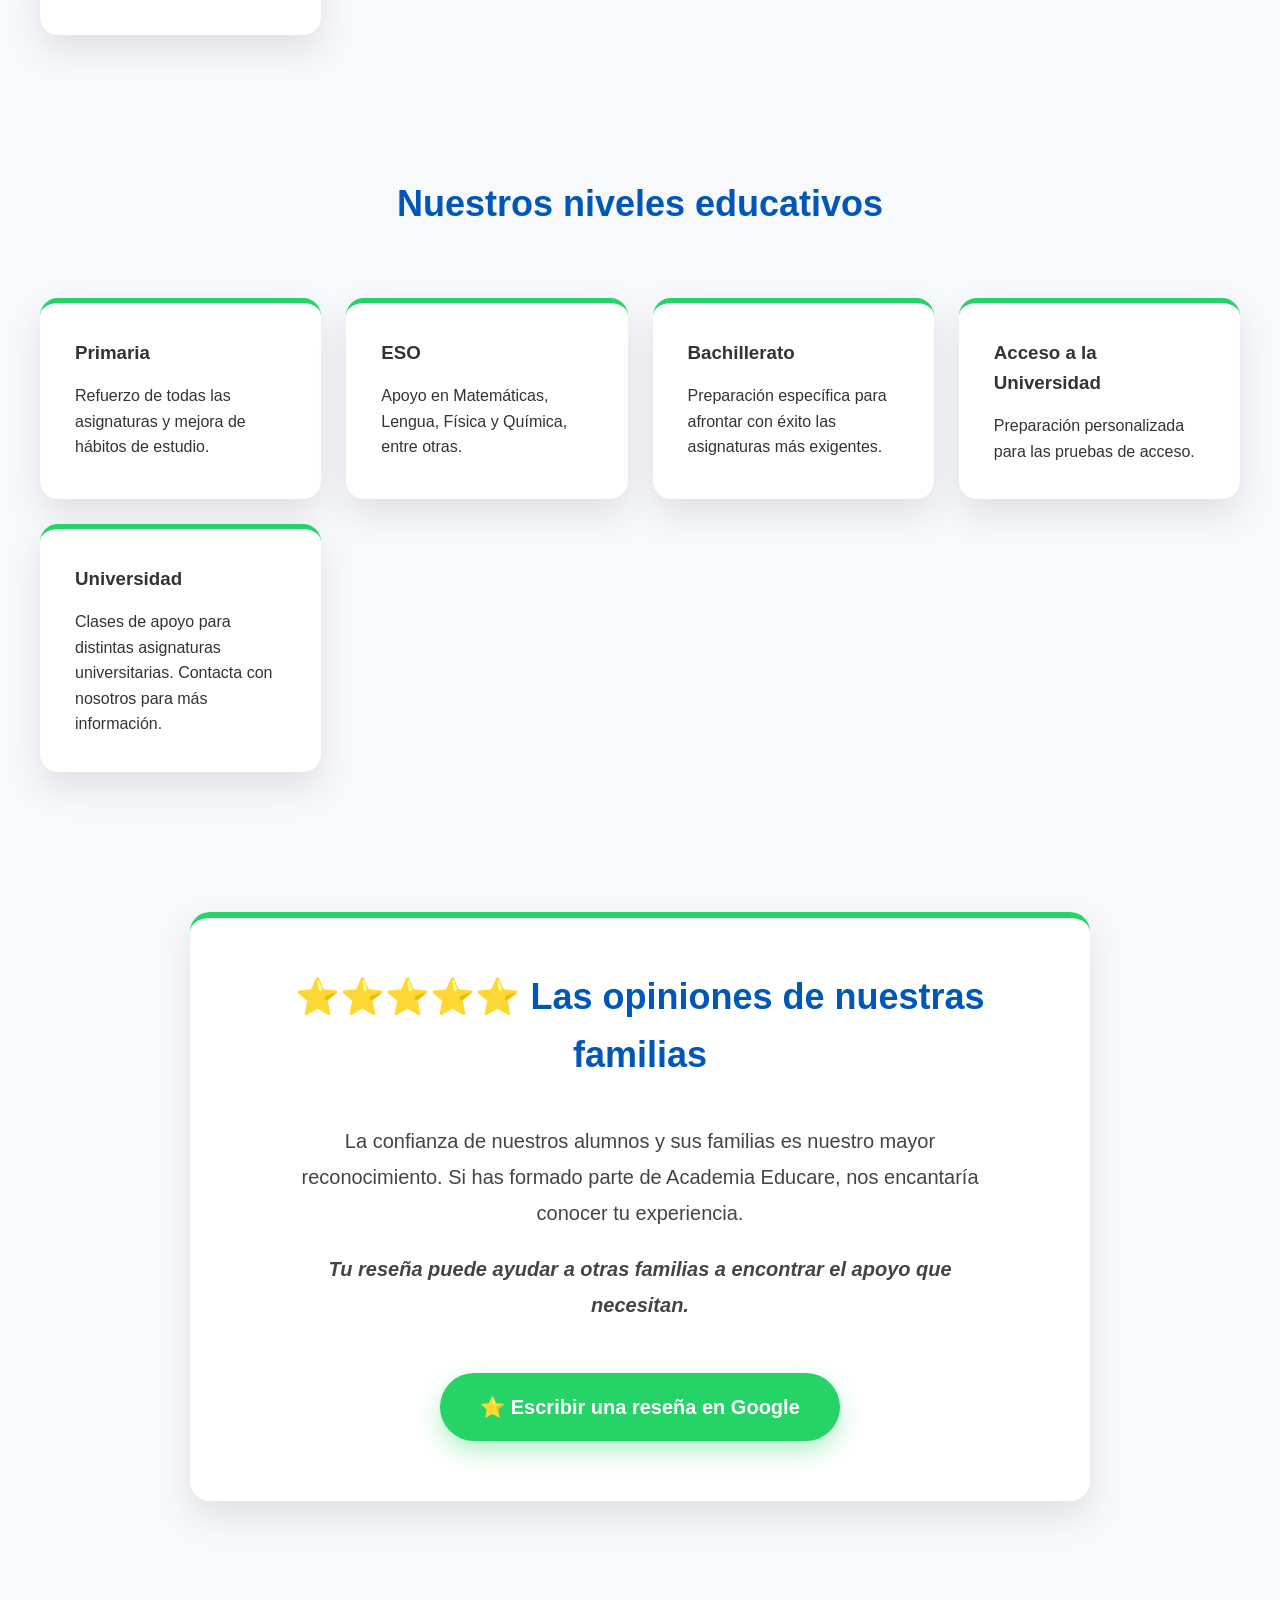
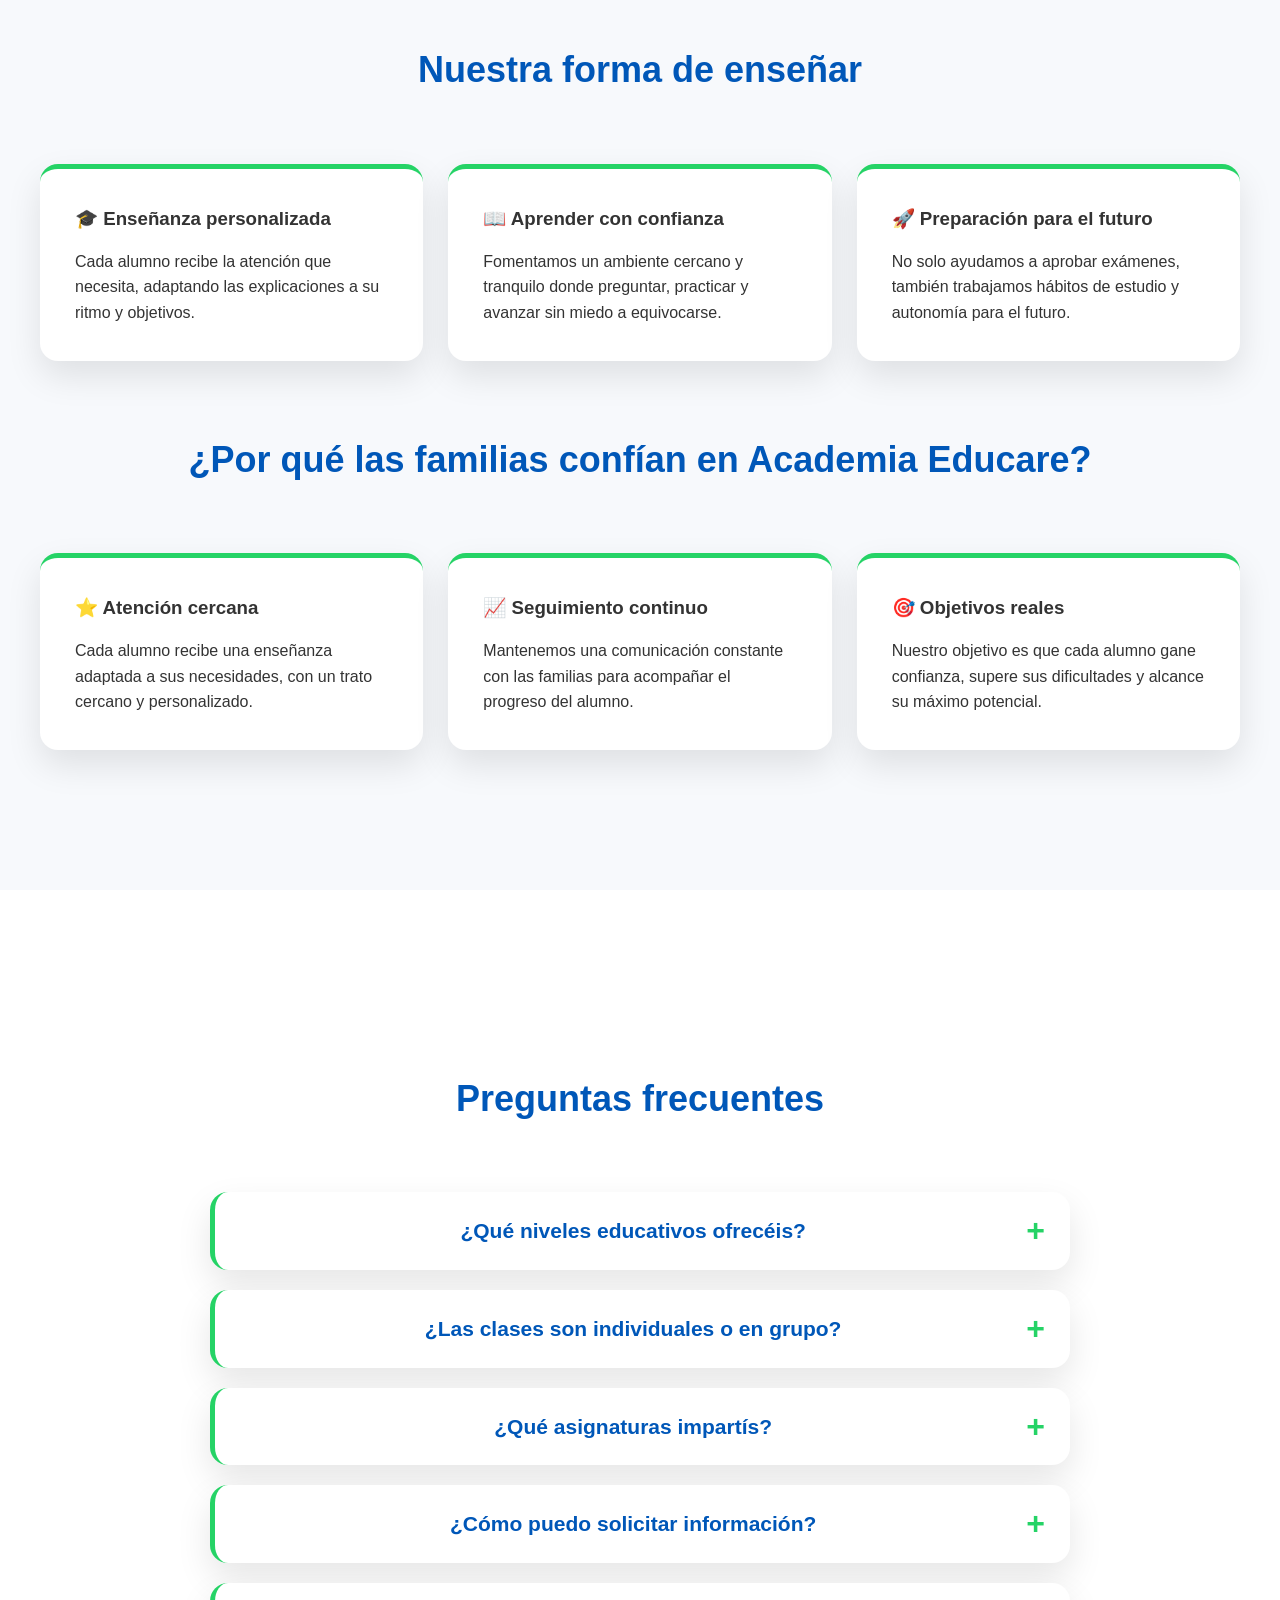
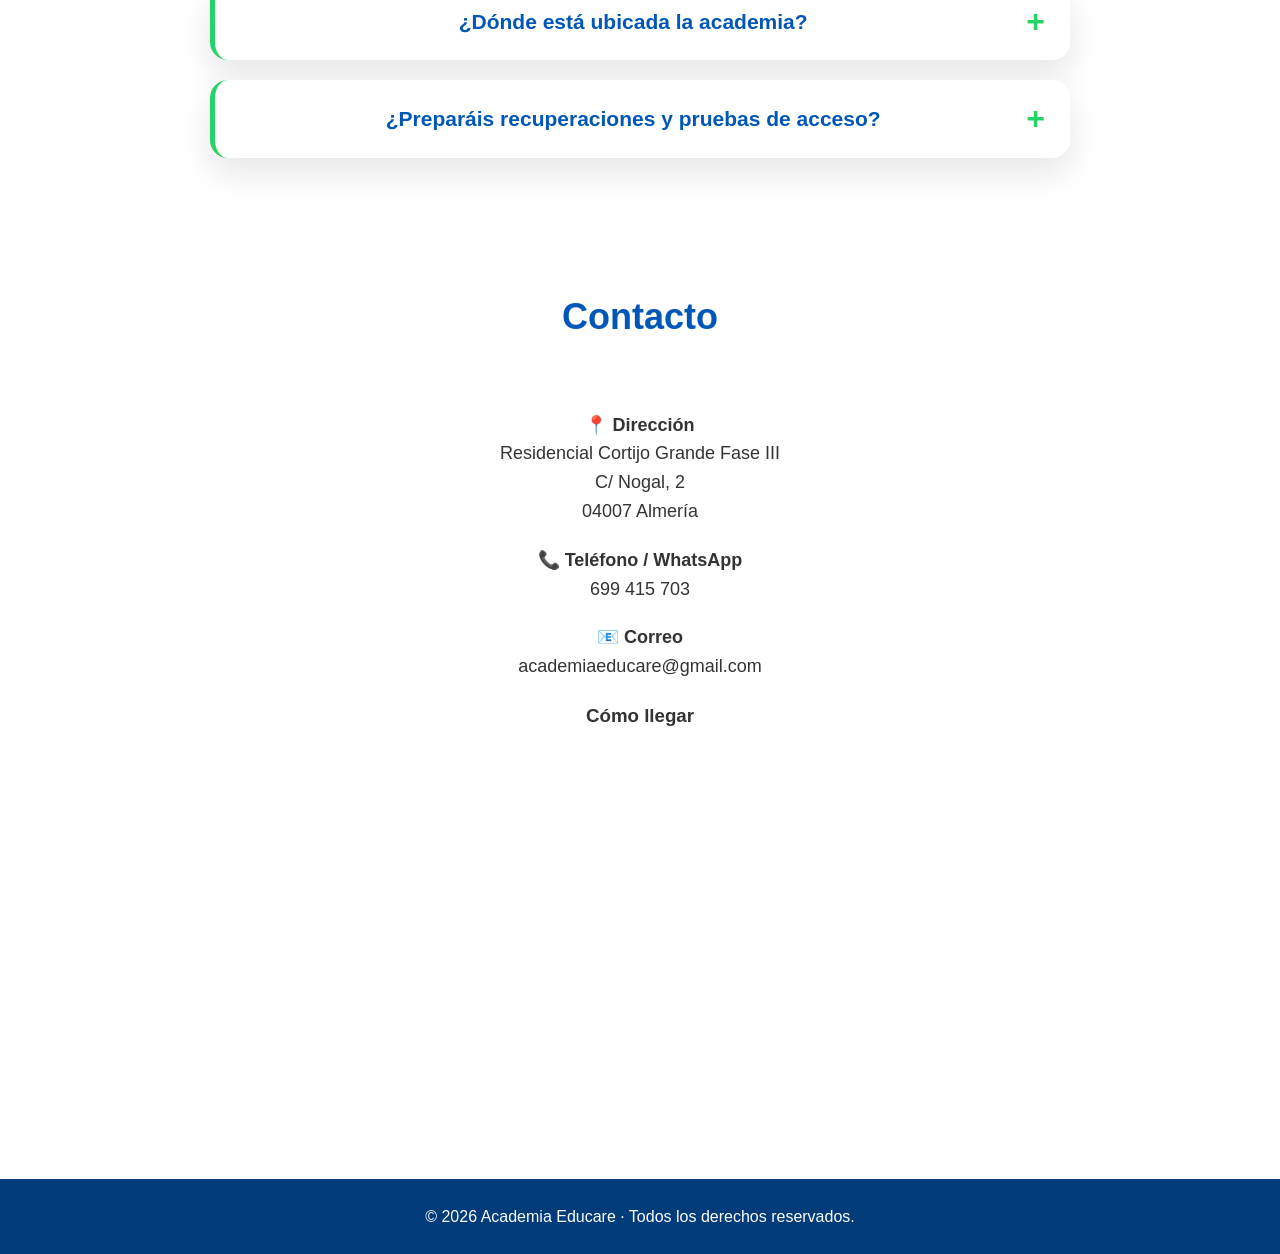
==== commit 9bfb24d6: "Update index.html" ====
--- a/index.html
+++ b/index.html
@@ -95,6 +95,7 @@
 
 <ul class="menu">
         <li><a href="index.html">Inicio</a></li>
+        <li><a href="primaria.html">Primaria</a></li>
         <li><a href="eso.html">ESO</a></li>
         <li><a href="bachillerato.html">Bachillerato</a></li>
         <li><a href="universidad.html">Universidad</a></li>
